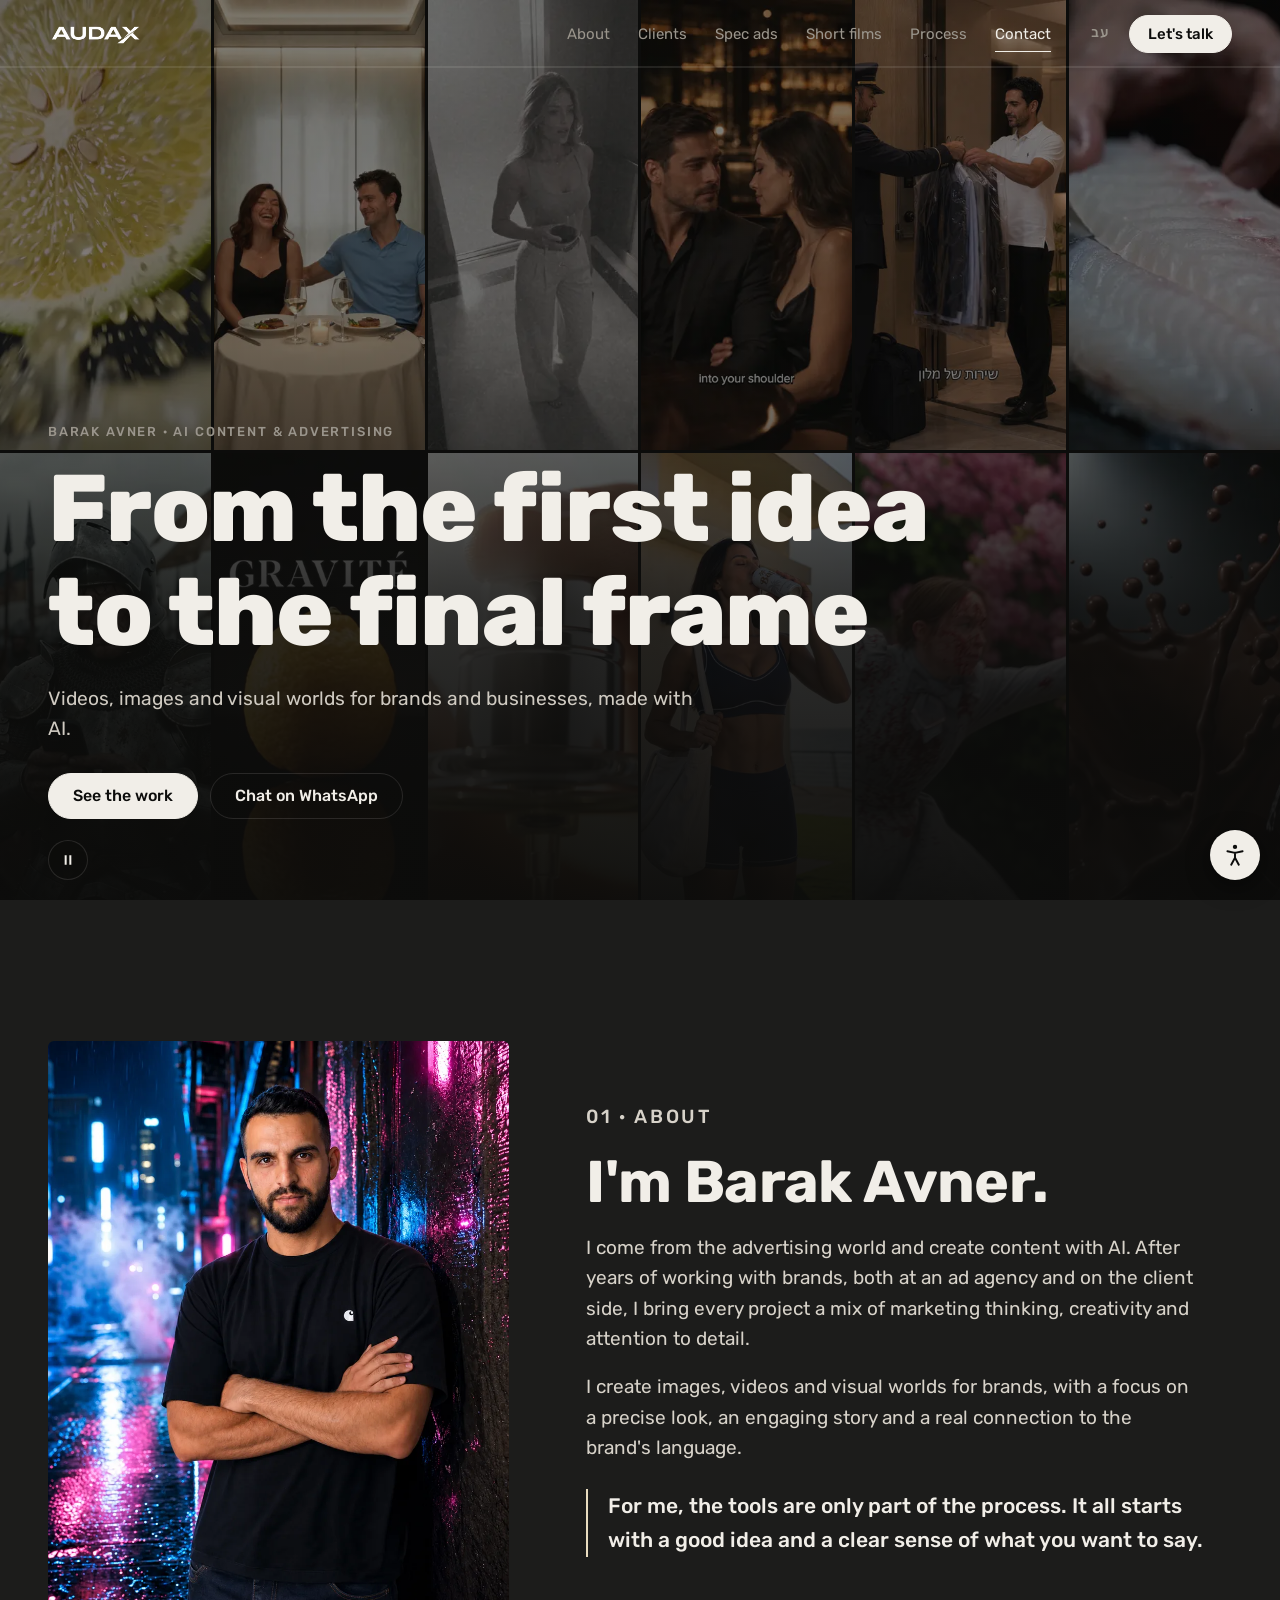
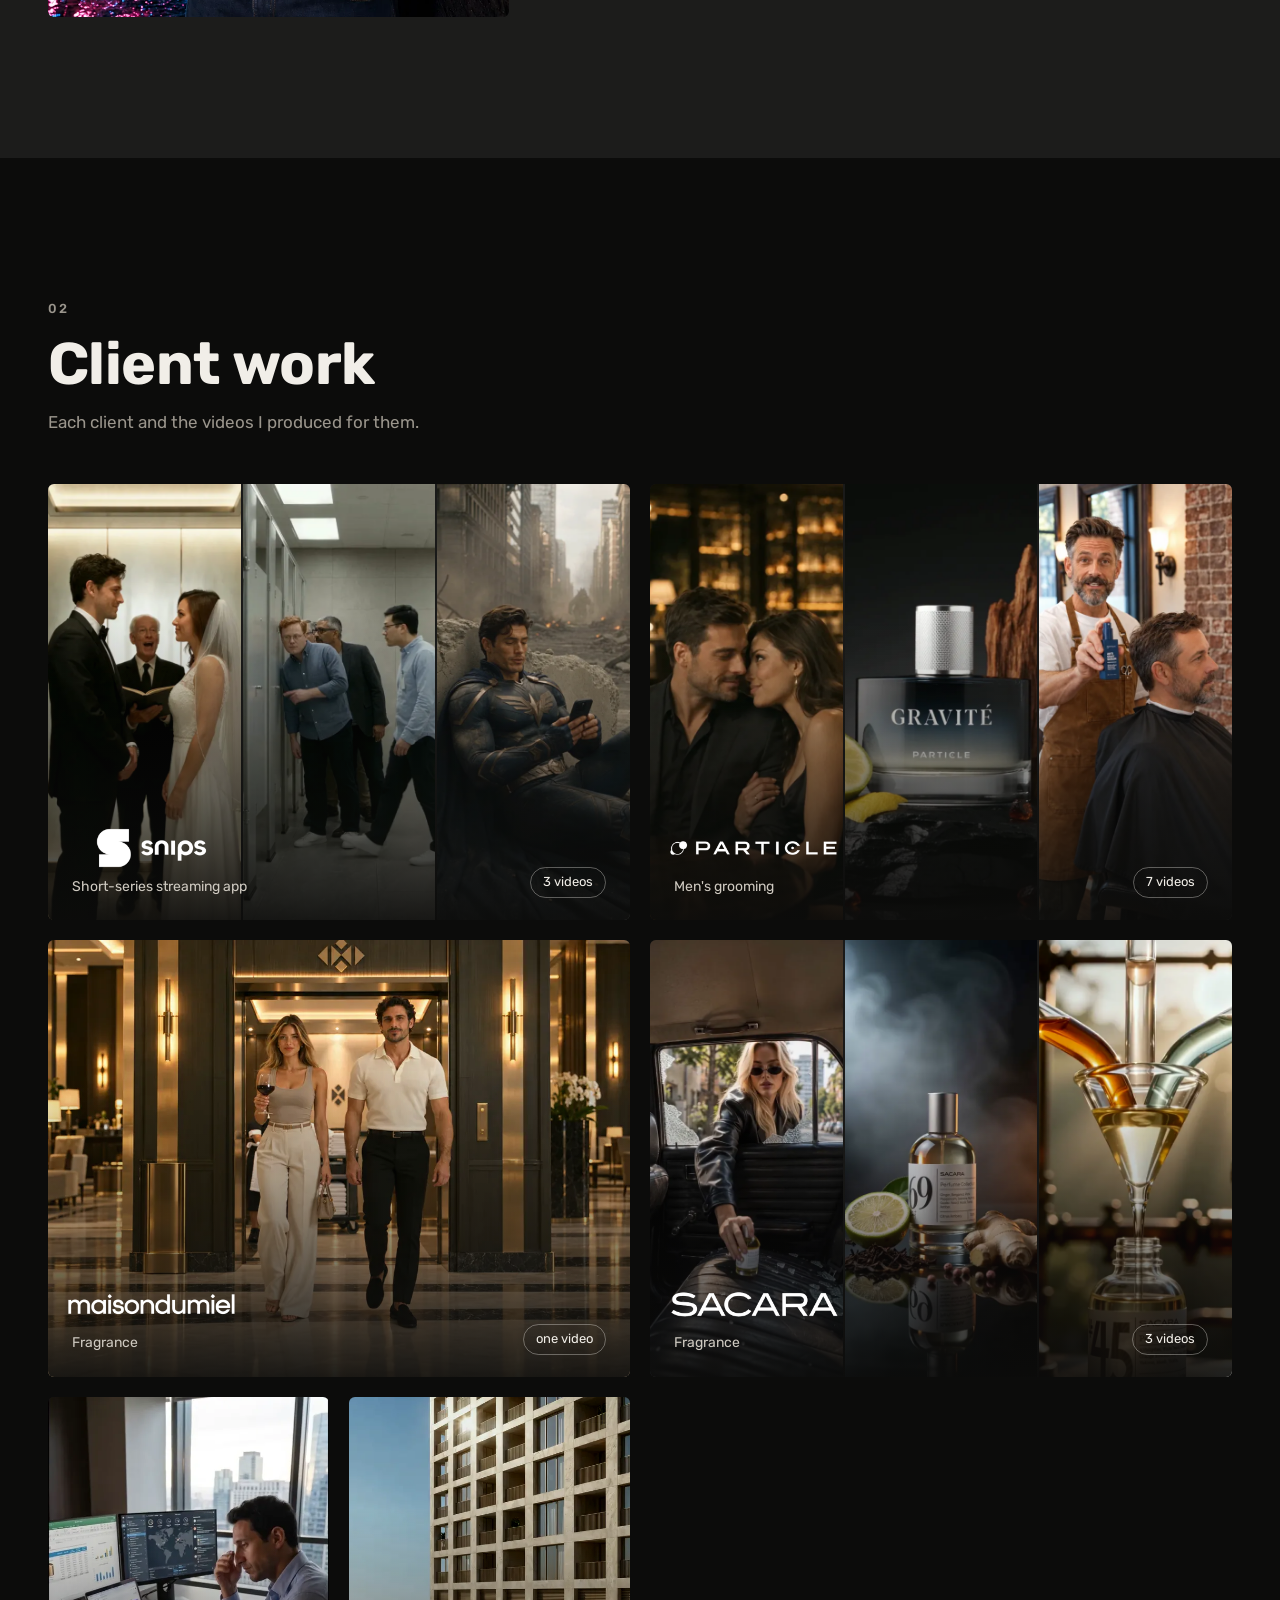
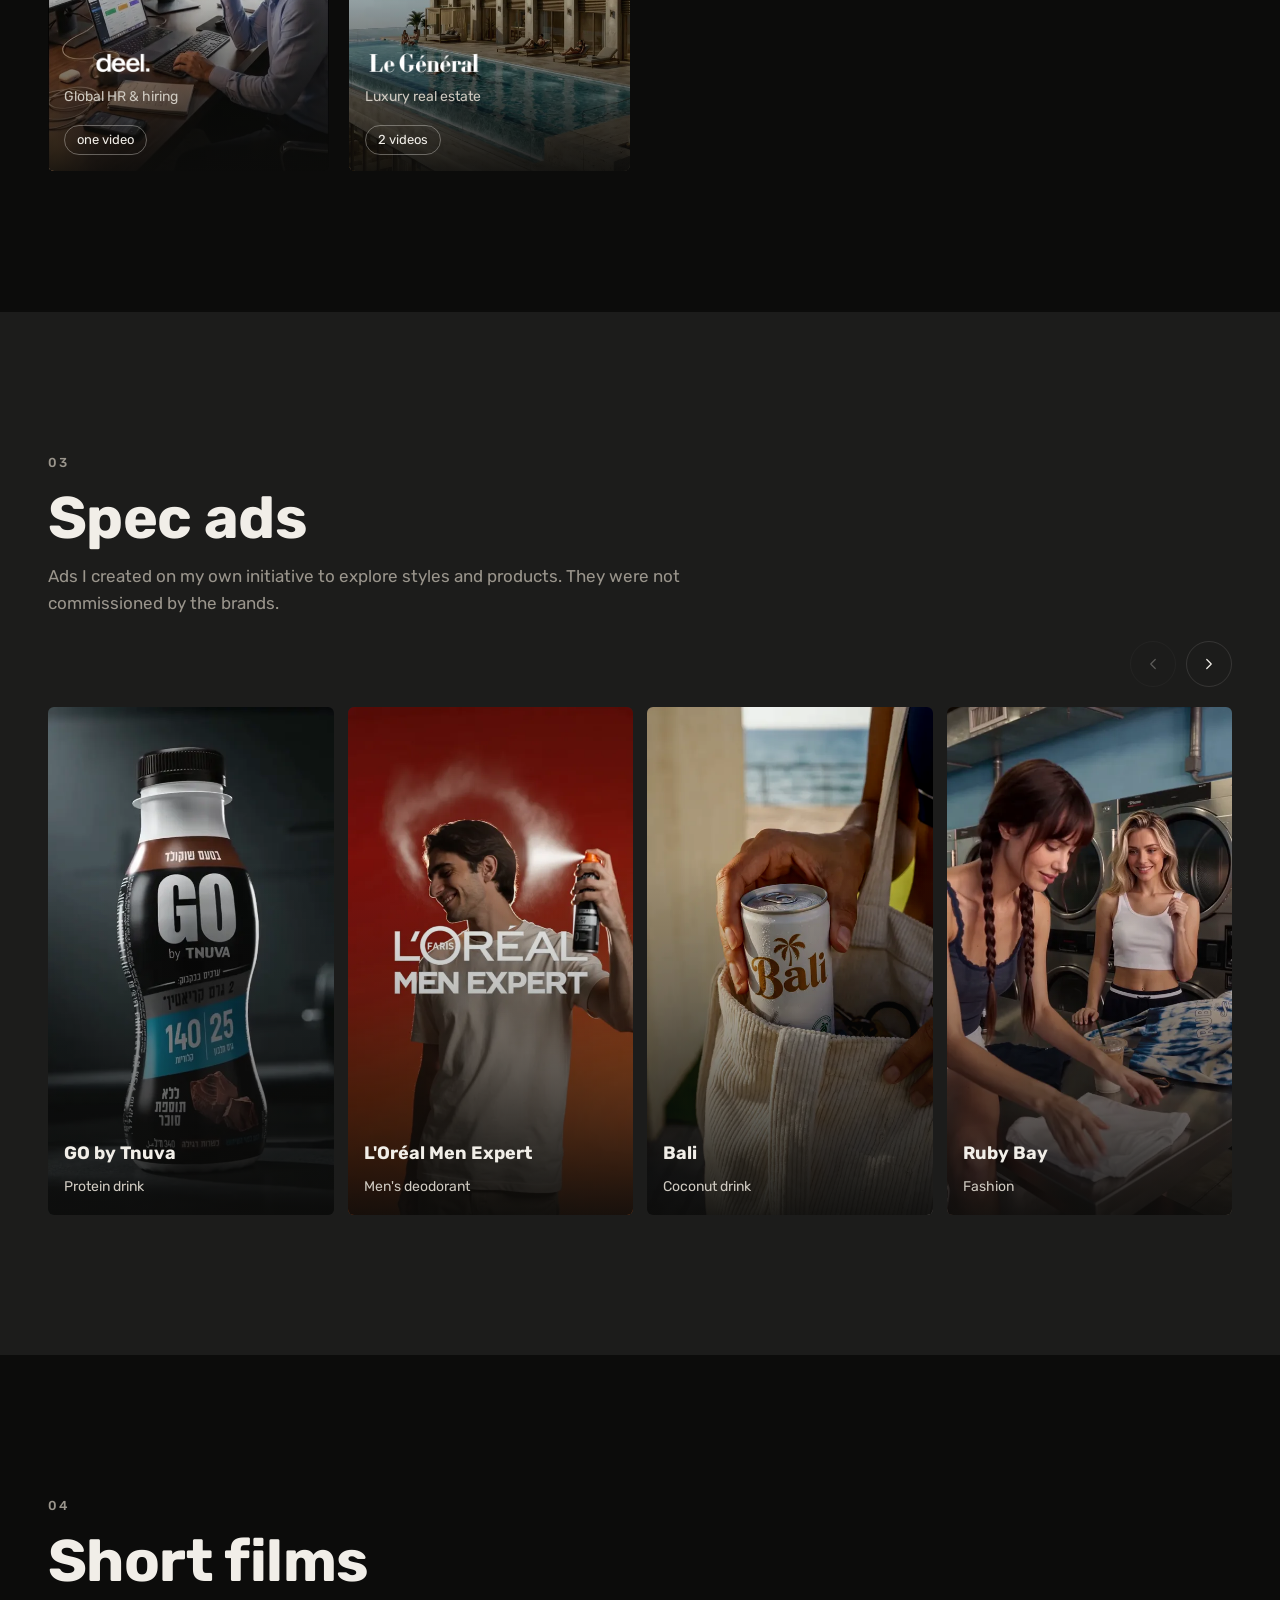
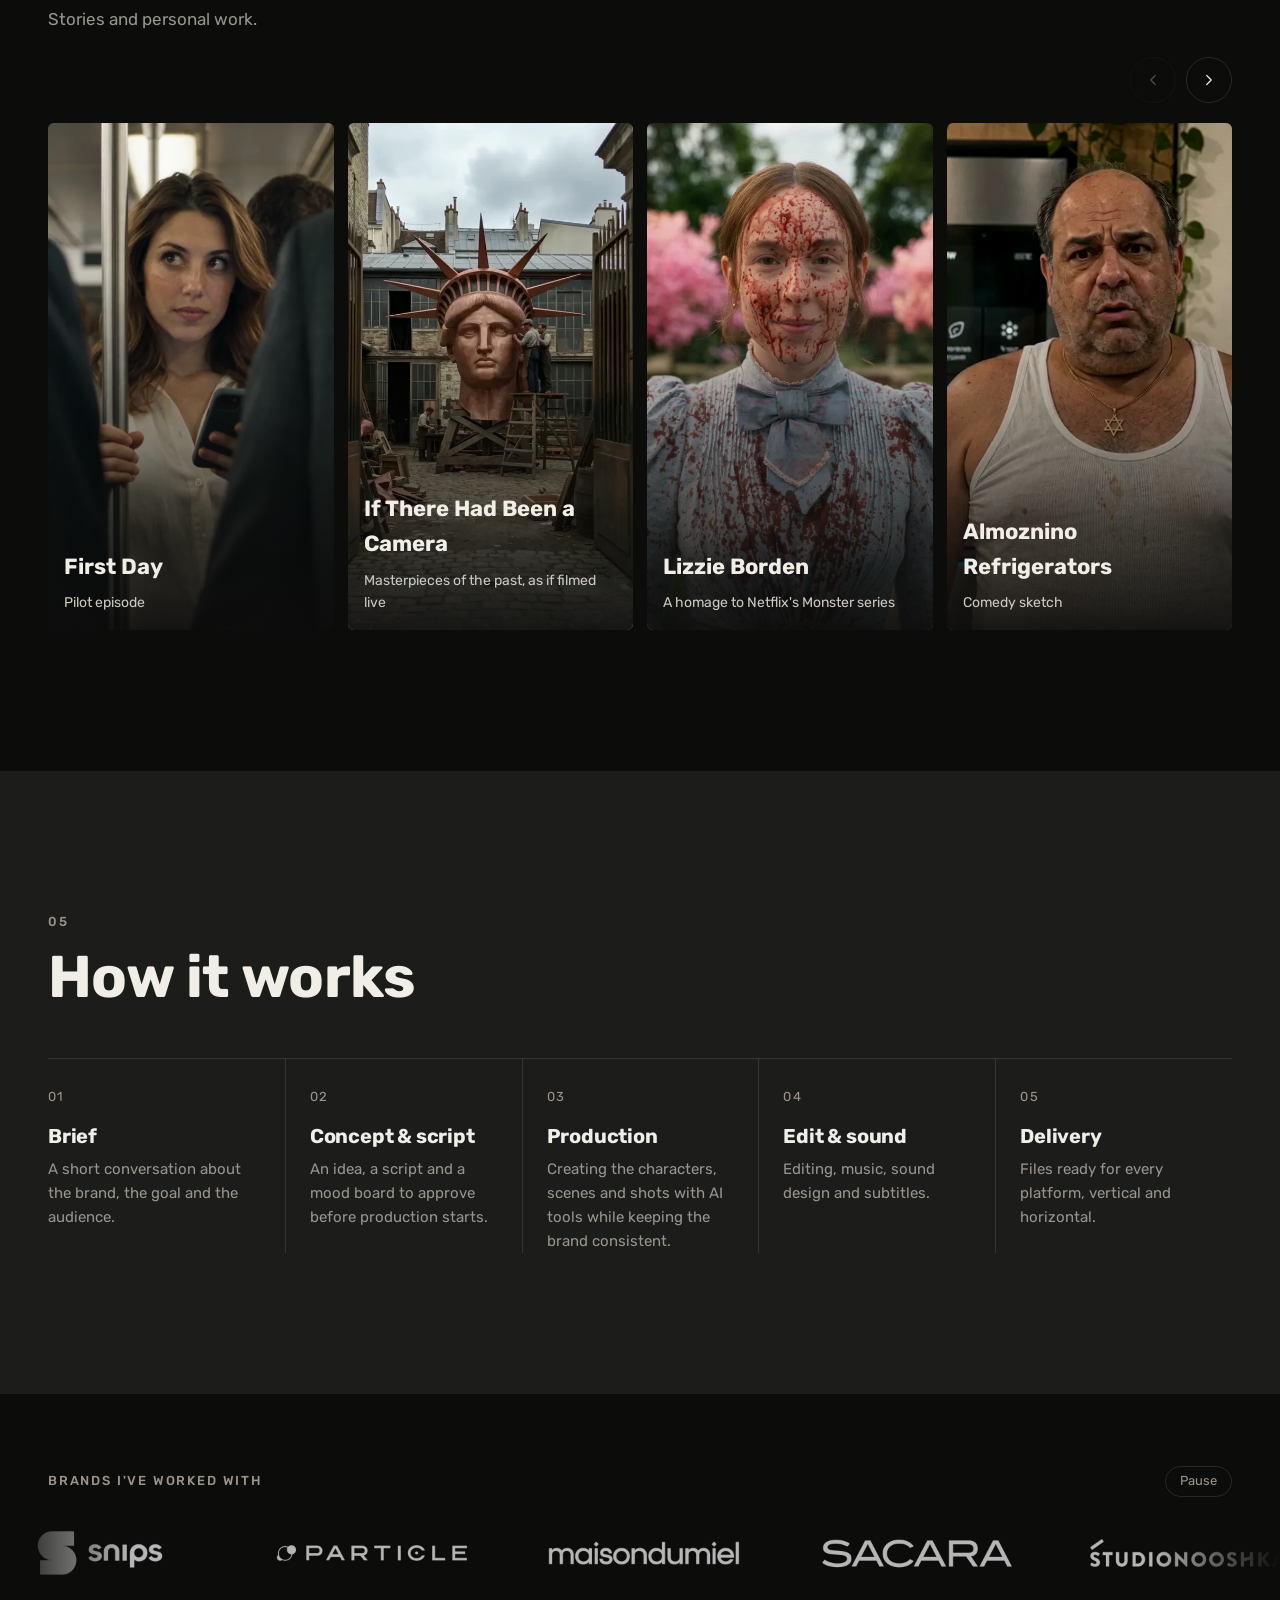
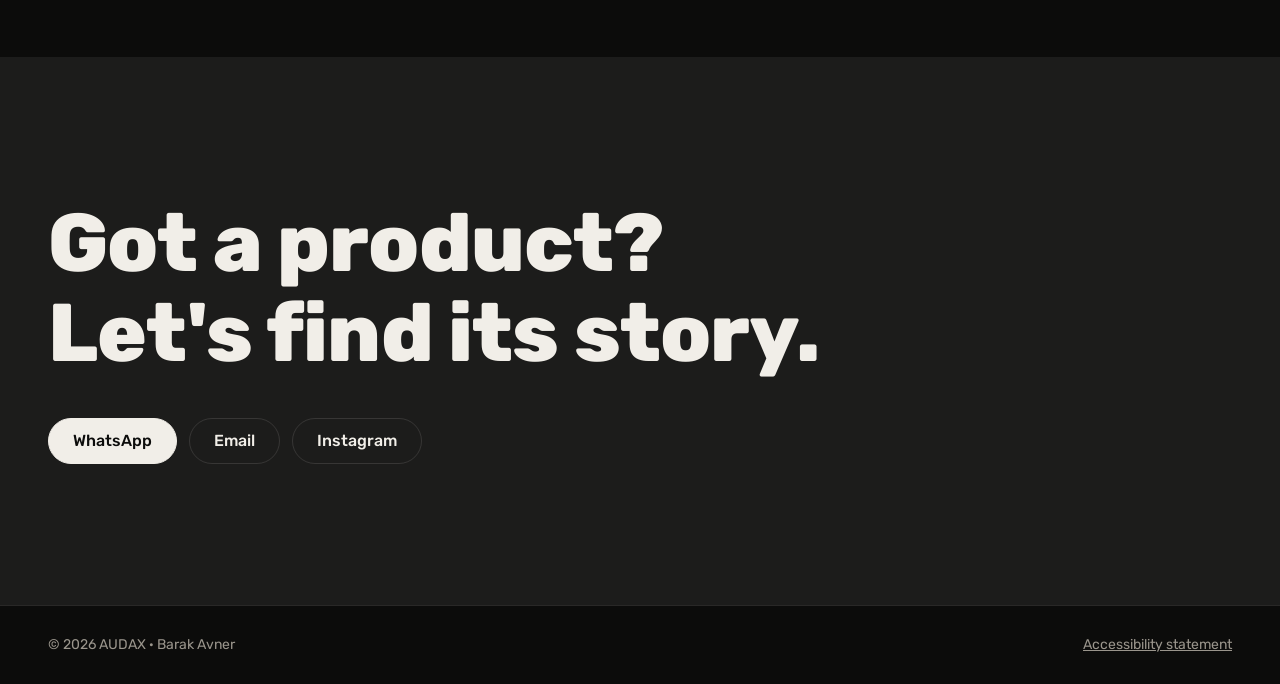
==== en/index.html @ bcf3f0fd "New hero headline and subtitle (Hebrew + English)" ====
<!doctype html>
<html lang="en" dir="ltr" data-root="../">
<head>
  <meta charset="utf-8">
  <meta name="viewport" content="width=device-width, initial-scale=1">
  <title>AUDAX · Barak Avner · AI Content & Advertising</title>
  <meta name="description" content="AUDAX, Barak Avner. Videos, images and visual worlds for brands, made with an ad agency mindset.">
  <meta property="og:title" content="AUDAX · AI Content & Advertising">
  <meta property="og:description" content="Videos, images and visual worlds for brands.">
  <meta property="og:image" content="../media/posters/sacara-2.webp">
  <meta name="theme-color" content="#0c0c0b">
  <link rel="alternate" hreflang="he" href="../">
  <link rel="preconnect" href="https://fonts.googleapis.com">
  <link rel="preconnect" href="https://fonts.gstatic.com" crossorigin>
  <link href="https://fonts.googleapis.com/css2?family=Rubik:wght@300;400;500;700;800&display=swap" rel="stylesheet">
  <link rel="stylesheet" href="../assets/css/style.css?v=24">
</head>
<body>
  <a class="skip" href="#main">Skip to main content</a>

  <header class="site-header" id="top">
    <div class="wrap header-inner">
      <a class="wordmark" href="#top"><img src="../media/logos/audax.png?v=24" alt="AUDAX, back to top" width="720" height="168"></a>
      <nav class="nav" id="nav" aria-label="Main">
        <a href="#about">About</a>
        <a href="#clients">Clients</a>
        <a href="#spec">Spec ads</a>
        <a href="#films">Short films</a>
        <a href="#process">Process</a>
        <a href="#contact">Contact</a>
      </nav>
      <div class="header-actions">
        <a class="lang-link" href="../" lang="he" hreflang="he" aria-label="לאתר בעברית">עב</a>
        <a class="btn btn-small" data-whatsapp href="#contact">Let's talk</a>
        <button class="menu-toggle" aria-expanded="false" aria-controls="nav" aria-label="Open menu">
          <span></span><span></span>
        </button>
      </div>
    </div>
    <div class="scroll-progress" aria-hidden="true"><span id="scrollProgress"></span></div>
  </header>

  <main id="main">
    <!-- HERO: wall of looping clips -->
    <section class="hero" aria-label="Intro">
      <div class="hero-wall" id="heroWall"></div>
      <div class="hero-shade" aria-hidden="true"></div>
      <div class="hero-copy wrap">
        <p class="eyebrow">Barak Avner · AI content & advertising</p>
        <h1>From the first idea<br>to the final frame</h1>
        <p class="lede">Videos, images and visual worlds for brands and businesses, made with AI.</p>
        <div class="hero-cta">
          <a class="btn" href="#clients">See the work</a>
          <a class="btn btn-ghost" data-whatsapp href="#contact">Chat on WhatsApp</a>
        </div>
      </div>
      <button class="hero-pause" id="heroPause" aria-pressed="false">
        <span class="sr">Pause background videos</span>
        <svg viewBox="0 0 24 24" aria-hidden="true"><path class="i-pause" d="M7 5h3v14H7zM14 5h3v14h-3z"/><path class="i-play" d="M8 5l11 7-11 7z"/></svg>
      </button>
    </section>

    <!-- ABOUT -->
    <section class="section bg-gray" id="about" aria-labelledby="about-h">
      <div class="wrap about">
        <div class="about-photo reveal">
          <img src="../media/about/barak.webp?v=24" alt="Barak Avner" width="900" height="1200" loading="lazy">
        </div>
        <div class="about-text reveal">
          <p class="eyebrow">01 · About</p>
          <h2 id="about-h">I'm Barak Avner.</h2>
          <p>I come from the advertising world and create content with AI. After years of working with brands, both at an ad agency and on the client side, I bring every project a mix of marketing thinking, creativity and attention to detail.</p>
          <p>I create images, videos and visual worlds for brands, with a focus on a precise look, an engaging story and a real connection to the brand's language.</p>
          <p class="about-quote">For me, the tools are only part of the process. It all starts with a good idea and a clear sense of what you want to say.</p>
        </div>
      </div>
    </section>

    <!-- CLIENTS -->
    <section class="section bg-black" id="clients" aria-labelledby="clients-h">
      <div class="wrap">
        <header class="section-head reveal">
          <p class="eyebrow">02</p>
          <h2 id="clients-h">Client work</h2>
          <p class="section-sub">Each client and the videos I produced for them.</p>
        </header>
        <div class="client-grid" id="clientGrid"></div>
        <div class="client-grid client-grid--small" id="clientGridSmall"></div>
      </div>
    </section>

    <!-- SPEC -->
    <section class="section bg-gray" id="spec" aria-labelledby="spec-h">
      <div class="wrap">
        <header class="section-head reveal">
          <p class="eyebrow">03</p>
          <h2 id="spec-h">Spec ads</h2>
          <p class="section-sub">Ads I created on my own initiative to explore styles and products. They were not commissioned by the brands.</p>
        </header>
        <div class="spec-feature" id="specFeature"></div>
        <div class="carousel-nav" data-carousel="specGrid">
          <button class="carousel-btn" data-dir="prev" aria-label="Previous videos"><svg viewBox="0 0 24 24" aria-hidden="true"><path d="M15 6l-6 6 6 6"/></svg></button>
          <button class="carousel-btn" data-dir="next" aria-label="Next videos"><svg viewBox="0 0 24 24" aria-hidden="true"><path d="M9 6l6 6-6 6"/></svg></button>
        </div>
        <div class="spec-grid carousel" id="specGrid" tabindex="0" aria-label="Spec ads, scroll sideways"></div>
      </div>
    </section>

    <!-- FILMS -->
    <section class="section bg-black" id="films" aria-labelledby="films-h">
      <div class="wrap">
        <header class="section-head reveal">
          <p class="eyebrow">04</p>
          <h2 id="films-h">Short films</h2>
          <p class="section-sub">Stories and personal work.</p>
        </header>
        <div class="carousel-nav" data-carousel="filmGrid">
          <button class="carousel-btn" data-dir="prev" aria-label="Previous videos"><svg viewBox="0 0 24 24" aria-hidden="true"><path d="M15 6l-6 6 6 6"/></svg></button>
          <button class="carousel-btn" data-dir="next" aria-label="Next videos"><svg viewBox="0 0 24 24" aria-hidden="true"><path d="M9 6l6 6-6 6"/></svg></button>
        </div>
        <div class="film-grid carousel" id="filmGrid" tabindex="0" aria-label="Short films, scroll sideways"></div>
      </div>
    </section>

    <!-- PROCESS -->
    <section class="section bg-gray" id="process" aria-labelledby="process-h">
      <div class="wrap">
        <header class="section-head reveal">
          <p class="eyebrow">05</p>
          <h2 id="process-h">How it works</h2>
        </header>
        <ol class="process" id="processList"></ol>
      </div>
    </section>

    <!-- LOGOS -->
    <section class="logos bg-black" aria-label="Brands I've worked with">
      <div class="wrap logos-head">
        <p class="eyebrow">Brands I've worked with</p>
        <button class="mini-toggle" id="marqueeToggle" aria-pressed="false">Pause</button>
      </div>
      <div class="marquee">
        <ul class="marquee-track" id="logos"></ul>
      </div>
    </section>

    <!-- CONTACT -->
    <section class="section bg-gray contact" id="contact" aria-labelledby="contact-h">
      <div class="wrap">
        <h2 id="contact-h" class="reveal">Got a product?<br>Let's find its story.</h2>
        <div class="contact-links reveal">
          <a class="btn" data-whatsapp href="#contact">WhatsApp</a>
          <a class="btn btn-ghost" data-email href="#contact">Email</a>
          <a class="btn btn-ghost" data-instagram href="#contact">Instagram</a>
        </div>
      </div>
    </section>
  </main>

  <footer class="site-footer">
    <div class="wrap footer-inner">
      <span>© 2026 AUDAX · Barak Avner</span>
      <a href="accessibility.html">Accessibility statement</a>
    </div>
  </footer>

  <!-- Project view (client / spec collection) -->
  <div class="project" id="project" role="dialog" aria-modal="true" aria-labelledby="projectTitle" hidden>
    <div class="project-inner wrap">
      <button class="close" data-close-project aria-label="Back to the main page">
        <svg viewBox="0 0 24 24" aria-hidden="true"><path d="M6 6l12 12M18 6L6 18"/></svg>
      </button>
      <header class="project-head">
        <div class="project-logo" id="projectLogo"></div>
        <p class="eyebrow" id="projectTag"></p>
        <h2 id="projectTitle"></h2>
        <p class="project-about" id="projectAbout"></p>
      </header>
      <div id="projectGroups"></div>
    </div>
  </div>

  <!-- Video player -->
  <div class="player" id="player" role="dialog" aria-modal="true" aria-label="Video player" hidden>
    <button class="close" data-close-player aria-label="Close player">
      <svg viewBox="0 0 24 24" aria-hidden="true"><path d="M6 6l12 12M18 6L6 18"/></svg>
    </button>
    <figure class="player-frame">
      <video id="playerVideo" controls playsinline preload="metadata"></video>
      <figcaption id="playerCaption"></figcaption>
    </figure>
  </div>

  <script src="../assets/js/data.js?v=24"></script>
  <script src="../assets/js/data.en.js?v=24"></script>
  <script src="../assets/js/main.js?v=24"></script>
  <script src="../assets/js/a11y.js?v=24"></script>
</body>
</html>
---- assets/css/style.css ----
:root {
  --bg: #0c0c0b;
  --bg-2: #1a1a19;
  --bg-gray: #1c1c1b;
  --bg-color: #0f1626;
  --text: #f1eee8;
  --muted: #9a958c;
  --line: rgba(241, 238, 232, 0.12);
  --accent: #e9dcc0;
  --radius: 6px;
  --gutter: clamp(16px, 4vw, 48px);
  --header-h: 68px;
  /* Rubik chosen 2026-10-12; Heebo is the fallback option the owner also liked */
  --font: 'Rubik', 'Heebo', system-ui, -apple-system, 'Segoe UI', Arial, sans-serif;
  color-scheme: dark;
}

*, *::before, *::after { box-sizing: border-box; }
html { scroll-behavior: smooth; scroll-padding-top: var(--header-h); -webkit-text-size-adjust: 100%; }
body {
  margin: 0;
  background: var(--bg);
  color: var(--text);
  font-family: var(--font);
  font-size: 17px;
  line-height: 1.6;
  -webkit-font-smoothing: antialiased;
  overflow-x: hidden;
}
body.locked { overflow: hidden; }
img, video { display: block; max-width: 100%; }
a { color: inherit; }
button { font: inherit; color: inherit; }
h1, h2, h3 { margin: 0; font-weight: 700; line-height: 1.1; letter-spacing: -0.01em; }
p { margin: 0; }

.wrap { width: 100%; max-width: 1360px; margin-inline: auto; padding-inline: var(--gutter); }
.sr { position: absolute; width: 1px; height: 1px; overflow: hidden; clip: rect(0 0 0 0); white-space: nowrap; }
.skip {
  position: fixed; top: 8px; inset-inline-start: 8px; z-index: 100;
  background: var(--text); color: var(--bg); padding: 10px 16px; border-radius: var(--radius);
  transform: translateY(-150%); transition: transform .2s;
}
.skip:focus { transform: none; }
:focus-visible { outline: 2px solid var(--accent); outline-offset: 3px; }

.eyebrow {
  font-size: 13px; font-weight: 500; letter-spacing: 0.14em; text-transform: uppercase;
  color: var(--muted);
}

/* Buttons */
.btn {
  display: inline-flex; align-items: center; justify-content: center; gap: 8px;
  min-height: 46px; padding: 0 24px; border-radius: 999px;
  background: var(--text); color: var(--bg); border: 1px solid var(--text);
  font-weight: 500; font-size: 16px; text-decoration: none;
  transition: background .2s, color .2s, border-color .2s;
}
.btn:hover { background: var(--accent); border-color: var(--accent); }
.btn-ghost { background: transparent; color: var(--text); border-color: var(--line); }
.btn-ghost:hover { background: transparent; border-color: var(--text); color: var(--text); }
.btn-small { min-height: 38px; padding: 0 18px; font-size: 15px; }

/* Header */
.site-header {
  position: fixed; inset: 0 0 auto 0; z-index: 30; height: var(--header-h);
  transition: background .3s, border-color .3s;
  border-bottom: 1px solid transparent;
}
.site-header.scrolled { background: rgba(12, 12, 11, 0.86); backdrop-filter: blur(12px); border-color: var(--line); }
/* Reading progress: thin line under the header that fills while scrolling (from the right, RTL) */
.scroll-progress { position: absolute; inset: auto 0 -1px 0; height: 2px; background: rgba(241, 238, 232, 0.1); }
.scroll-progress span {
  display: block; height: 100%; background: #fff;
  transform: scaleX(0); transform-origin: right center; will-change: transform;
}
.header-inner { height: 100%; display: flex; align-items: center; gap: 32px; }
.wordmark { display: block; flex: 0 0 auto; }
.wordmark img { height: 22px; width: auto; }
.nav { display: flex; gap: 28px; margin-inline-start: auto; }
.nav a { font-size: 15px; color: var(--muted); text-decoration: none; transition: color .2s; position: relative; }
.nav a:hover, .nav a.active { color: var(--text); }
.nav a.active::after {
  content: ''; position: absolute; inset-inline: 0; bottom: -6px; height: 1px; background: var(--text);
}
.header-actions { display: flex; align-items: center; gap: 12px; }
.menu-toggle { display: none; width: 42px; height: 42px; background: none; border: 0; cursor: pointer; position: relative; }
.menu-toggle span { position: absolute; inset-inline: 10px; height: 1.5px; background: var(--text); transition: transform .25s, top .25s; }
.menu-toggle span:first-child { top: 16px; }
.menu-toggle span:last-child { top: 25px; }
.menu-toggle[aria-expanded="true"] span:first-child { top: 20px; transform: rotate(45deg); }
.menu-toggle[aria-expanded="true"] span:last-child { top: 20px; transform: rotate(-45deg); }

/* Hero */
.hero { position: relative; min-height: 100svh; display: flex; align-items: flex-end; overflow: hidden; }
.hero-wall {
  position: absolute; inset: 0;
  display: grid; grid-template-columns: repeat(6, 1fr); grid-auto-rows: 50%;
  gap: 3px; background: var(--bg);
}
.tile {
  position: relative; padding: 0; border: 0; background: var(--bg-2); cursor: pointer; overflow: hidden;
}
.tile video, .tile img { width: 100%; height: 100%; object-fit: cover; transition: transform .8s cubic-bezier(.2,.7,.2,1), opacity .4s; }
.tile:hover video, .tile:focus-visible video { transform: scale(1.04); }
.tile::after {
  content: attr(data-label); position: absolute; inset-inline-start: 12px; bottom: 10px;
  font-size: 13px; letter-spacing: .04em; opacity: 0; transform: translateY(4px); transition: opacity .3s, transform .3s;
  text-shadow: 0 1px 8px rgba(0,0,0,.6);
}
.tile:hover::after, .tile:focus-visible::after { opacity: 1; transform: none; }
.hero-shade {
  position: absolute; inset: 0; pointer-events: none;
  background:
    linear-gradient(to top, rgba(12,12,11,.97) 0%, rgba(12,12,11,.86) 32%, rgba(12,12,11,.5) 62%, rgba(12,12,11,.55) 100%);
}
.hero-copy { position: relative; z-index: 2; padding-bottom: clamp(48px, 9vh, 96px); pointer-events: none; }
.hero-copy a { pointer-events: auto; }
.hero-copy h1 { font-size: clamp(44px, 7.4vw, 112px); font-weight: 800; margin: 14px 0 18px; }
.lede { font-size: clamp(17px, 1.5vw, 20px); color: #cfcac1; max-width: 34em; }
.hero-cta { display: flex; flex-wrap: wrap; gap: 12px; margin-top: 28px; }
.hero-pause {
  position: absolute; z-index: 3; bottom: 20px; inset-inline-start: var(--gutter);
  width: 40px; height: 40px; border-radius: 50%; border: 1px solid var(--line);
  background: rgba(12,12,11,.5); cursor: pointer; display: grid; place-items: center;
}
.hero-pause svg { width: 16px; height: 16px; fill: var(--text); }
.hero-pause .i-play { display: none; }
.hero-pause[aria-pressed="true"] .i-play { display: block; }
.hero-pause[aria-pressed="true"] .i-pause { display: none; }

/* Stats */
.stats { background: var(--bg); }
.stats ul {
  list-style: none; margin: 0; padding: 64px 0 80px;
  display: grid; grid-template-columns: repeat(3, 1fr); gap: 24px;
}
.stats li { display: flex; flex-direction: column; gap: 4px; }
.stats strong { font-size: clamp(40px, 5vw, 72px); font-weight: 300; line-height: 1; direction: ltr; text-align: start; }
.stats span { color: var(--muted); font-size: 15px; }

/* Logos */
.logos { padding: 72px 0 80px; }
/* Logo files share one canvas (1772x424), so one height fits all */
.logo { height: 48px; width: auto; object-fit: contain; }

/* Endless logo strip, moving left to right */
.marquee {
  direction: ltr; overflow: hidden; margin-top: 32px;
  -webkit-mask-image: linear-gradient(to right, transparent, #000 10%, #000 90%, transparent);
          mask-image: linear-gradient(to right, transparent, #000 10%, #000 90%, transparent);
}
.marquee-track {
  list-style: none; margin: 0; padding: 0;
  display: flex; align-items: center; gap: 72px; width: max-content;
  animation: marquee 40s linear infinite;
}
.marquee-track li { flex: 0 0 auto; }
.marquee-track .logo { opacity: .7; transition: opacity .3s; }
.marquee-track .logo:hover { opacity: 1; }
.marquee:hover .marquee-track, .marquee.paused .marquee-track { animation-play-state: paused; }
.logos-head { display: flex; align-items: center; justify-content: space-between; gap: 16px; }
.mini-toggle {
  background: none; border: 1px solid var(--line); border-radius: 999px; padding: 4px 14px;
  color: var(--muted); font-size: 13px; cursor: pointer;
}
.mini-toggle:hover { color: var(--text); border-color: var(--text); }
/* 4 identical sets: shifting by one set (25% + a quarter of the gaps) loops seamlessly */
@keyframes marquee {
  from { transform: translateX(calc(-25% - 18px)); }
  to { transform: translateX(0); }
}

/* Sections */
.section { padding-block: clamp(88px, 11vw, 150px); }
.bg-black { background: var(--bg); }
.bg-gray { background: var(--bg-gray); }
.bg-color { background: var(--bg-color); }
.bg-color .card, .bg-gray .card { background: rgba(255, 255, 255, 0.04); }
.section-head { margin-bottom: 48px; display: grid; gap: 12px; }
.section-head h2 { font-size: clamp(34px, 4.6vw, 64px); }
.section-sub { color: var(--muted); max-width: 40em; }

/* Client cards */
.client-grid { display: grid; grid-template-columns: repeat(2, 1fr); gap: 20px; }
.client-grid--small { grid-template-columns: repeat(4, 1fr); margin-top: 20px; }
.card {
  position: relative; display: block; width: 100%; padding: 0; border: 0; text-align: start;
  background: var(--bg-2); border-radius: var(--radius); overflow: hidden; cursor: pointer;
  aspect-ratio: 4 / 3;
}
.client-grid--small .card { aspect-ratio: 3 / 4; }
.card-media { position: absolute; inset: 0; display: flex; gap: 2px; }
.card-media img, .card-media video { flex: 1; min-width: 0; height: 100%; object-fit: cover; transition: transform .9s cubic-bezier(.2,.7,.2,1); }
.card:hover .card-media img, .card:focus-visible .card-media img { transform: scale(1.035); }
.card::before {
  content: ''; position: absolute; inset: 0; z-index: 1;
  background: linear-gradient(to top, rgba(12,12,11,.92) 0%, rgba(12,12,11,.25) 45%, rgba(12,12,11,0) 70%);
}
.card-body {
  position: absolute; z-index: 2; inset: auto 0 0 0; padding: 22px 24px;
  display: flex; align-items: flex-end; justify-content: space-between; gap: 16px;
}
.card-body .logo { height: 44px; margin-inline-start: -8px; }
.card-name { font-size: 22px; font-weight: 700; }
.card-meta { color: #cfcac1; font-size: 14px; margin-top: 6px; }
.card-count {
  flex: 0 0 auto; font-size: 13px; border: 1px solid rgba(241,238,232,.35); border-radius: 999px; padding: 4px 12px;
  white-space: nowrap;
}
.client-grid--small .card-body { flex-direction: column; align-items: flex-start; padding: 16px; }
.client-grid--small .card-body .logo { height: 34px; }

/* Spec */
.spec-grid { display: grid; grid-template-columns: repeat(7, 1fr); gap: 14px; }
.spec-feature:not(:empty) { margin-bottom: 14px; }
.spec-feature .card { aspect-ratio: 21 / 9; }
.spec-feature .card-body { padding: 28px 32px; flex-direction: column; align-items: flex-start; gap: 4px; }
.spec-feature .card-name { font-size: clamp(24px, 3vw, 40px); }
.spec-grid .card { aspect-ratio: 9 / 16; }
.spec-grid .card-body { flex-direction: column; align-items: flex-start; padding: 16px; gap: 2px; }
.spec-grid .card-name { font-size: 18px; }

/* Films */
.film-grid { display: grid; grid-template-columns: repeat(7, 1fr); gap: 14px; }
.film-grid .card { aspect-ratio: 9 / 16; }
.film-grid .card--wide { grid-column: span 4; aspect-ratio: 21 / 9; }
.film-grid .card-body { flex-direction: column; align-items: flex-start; padding: 16px; gap: 2px; }
.play-badge {
  position: absolute; z-index: 2; top: 14px; inset-inline-end: 14px; width: 34px; height: 34px; border-radius: 50%;
  background: rgba(12,12,11,.55); border: 1px solid rgba(241,238,232,.3); display: grid; place-items: center;
  opacity: 0; transition: opacity .3s;
}
.play-badge svg { width: 12px; height: 12px; fill: var(--text); margin-inline-start: -2px; transform: scaleX(-1); }
.card:hover .play-badge, .card:focus-visible .play-badge { opacity: 1; }

/* Process */
.process { list-style: none; margin: 0; padding: 0; display: grid; grid-template-columns: repeat(5, 1fr); gap: 0; border-top: 1px solid var(--line); counter-reset: step; }
.process li { padding: 28px 24px 0 24px; border-inline-start: 1px solid var(--line); counter-increment: step; }
.process li:first-child { border-inline-start: 0; padding-inline-start: 0; }
.process li::before { content: '0' counter(step); display: block; color: var(--muted); font-size: 13px; letter-spacing: .1em; margin-bottom: 18px; }
.process h3 { font-size: 20px; margin-bottom: 10px; }
.process p { color: var(--muted); font-size: 15px; }

/* About */
.about { display: grid; grid-template-columns: 5fr 7fr; gap: clamp(32px, 6vw, 96px); align-items: center; }
.about-photo { aspect-ratio: 4 / 5; border-radius: var(--radius); overflow: hidden; background: var(--bg-2); }
.about-photo img { width: 100%; height: 100%; object-fit: cover; }
.photo-placeholder { height: 100%; display: grid; place-items: center; color: var(--muted); border: 1px dashed var(--line); border-radius: var(--radius); }
.about-text { display: grid; gap: 18px; }
.about-text h2 { font-size: clamp(34px, 4.6vw, 64px); }
.about-text p { font-size: 19px; color: #d7d2c9; max-width: 32em; }
.about-text .about-quote {
  margin-top: 8px; padding-inline-start: 20px; border-inline-start: 2px solid var(--accent);
  color: var(--text); font-size: 21px; font-weight: 500;
}
.placeholder-text { color: var(--muted) !important; font-style: italic; }

/* Contact */
.contact h2 { font-size: clamp(40px, 6.4vw, 96px); font-weight: 800; }
.contact-links { display: flex; flex-wrap: wrap; gap: 12px; margin-top: 40px; }

/* Footer */
.site-footer { border-top: 1px solid var(--line); }
.footer-inner { display: flex; justify-content: space-between; gap: 16px; padding-block: 28px; color: var(--muted); font-size: 14px; }
.footer-inner a { color: var(--muted); }
.footer-inner a:hover { color: var(--text); }

/* Project overlay */
.project {
  position: fixed; inset: 0; z-index: 40; background: var(--bg); overflow-y: auto; overscroll-behavior: contain;
  animation: rise .45s cubic-bezier(.2,.7,.2,1);
}
.project-inner { padding-top: 96px; padding-bottom: 120px; position: relative; }
.project .close { position: fixed; top: 18px; inset-inline-end: var(--gutter); }
.close {
  z-index: 5; width: 46px; height: 46px; border-radius: 50%; border: 1px solid var(--line);
  background: rgba(12,12,11,.7); cursor: pointer; display: grid; place-items: center;
}
.close svg { width: 18px; height: 18px; stroke: var(--text); stroke-width: 1.5; fill: none; }
.close:hover { border-color: var(--text); }
.project-head { display: grid; gap: 14px; margin-bottom: 56px; max-width: 760px; }
.project-logo .logo { height: 64px; margin-inline-start: -12px; }
.project-head h2 { font-size: clamp(40px, 6vw, 84px); }
.project-about { color: #cfcac1; font-size: 19px; }
.group + .group { margin-top: 72px; }
.group-title { font-size: 13px; letter-spacing: .14em; color: var(--muted); margin-bottom: 20px; padding-top: 24px; border-top: 1px solid var(--line); }
.video-grid { display: grid; grid-template-columns: repeat(4, 1fr); gap: 16px; }
.video-grid--few { grid-template-columns: repeat(3, minmax(0, 340px)); }
.vcard { display: grid; gap: 12px; padding: 0; border: 0; background: none; cursor: pointer; text-align: start; }
.vcard-media { position: relative; aspect-ratio: 9 / 16; border-radius: var(--radius); overflow: hidden; background: var(--bg-2); }
.vcard-media img { width: 100%; height: 100%; object-fit: cover; transition: transform .9s cubic-bezier(.2,.7,.2,1), opacity .3s; }
.vcard:hover .vcard-media img { transform: scale(1.035); }
.vcard .play-badge { opacity: 1; top: auto; bottom: 14px; }
.vcard-title { font-size: 16px; }
.vcard-dur { color: var(--muted); font-size: 14px; margin-inline-start: 8px; }

/* Player */
.player {
  position: fixed; inset: 0; z-index: 60; background: rgba(6,6,5,.94);
  display: grid; place-items: center; padding: 72px 16px 24px;
  animation: fade .25s ease;
}
.player .close { position: absolute; top: 18px; inset-inline-end: var(--gutter); }
.player-frame { margin: 0; display: grid; gap: 12px; justify-items: center; max-height: 100%; }
.player video { max-height: calc(100svh - 140px); max-width: min(92vw, 1200px); border-radius: var(--radius); background: #000; }
.player figcaption { color: var(--muted); font-size: 15px; }

[hidden] { display: none !important; }

/* Reveal on scroll */
.reveal { opacity: 0; transform: translateY(24px); transition: opacity .9s ease, transform .9s cubic-bezier(.2,.7,.2,1); }
.reveal.in { opacity: 1; transform: none; }

@keyframes rise { from { opacity: 0; transform: translateY(24px); } to { opacity: 1; transform: none; } }
@keyframes fade { from { opacity: 0; } to { opacity: 1; } }

/* Responsive */
@media (max-width: 1080px) {
  .spec-grid { grid-template-columns: repeat(4, 1fr); }
  .film-grid { grid-template-columns: repeat(4, 1fr); }
  .spec-feature .card { aspect-ratio: 16 / 9; }
  .film-grid .card--wide { grid-column: span 2; aspect-ratio: 16 / 9; }
  .process { grid-template-columns: 1fr; border-top: 0; }
  .process li, .process li:first-child { border-inline-start: 0; border-top: 1px solid var(--line); padding: 24px 0; display: grid; grid-template-columns: 60px 1fr; column-gap: 16px; }
  .process li::before { grid-row: span 2; margin: 4px 0 0; }
  .video-grid { grid-template-columns: repeat(3, 1fr); }
}
@media (max-width: 860px) {
  .nav {
    position: fixed; inset: var(--header-h) 0 auto 0; flex-direction: column; gap: 0;
    background: var(--bg); border-bottom: 1px solid var(--line); padding: 8px var(--gutter) 20px;
    display: none;
  }
  .nav.open { display: flex; }
  .nav a { font-size: 20px; padding: 12px 0; color: var(--text); }
  .nav a.active::after { display: none; }
  .menu-toggle { display: block; }
  .header-actions { margin-inline-start: auto; }
  .site-header.menu-open { background: var(--bg); }
  .hero-wall { grid-template-columns: repeat(3, 1fr); grid-auto-rows: 50%; }
  .hero-wall .tile:nth-child(n+7) { display: none; }
  .client-grid { grid-template-columns: 1fr; }
  .client-grid--small { grid-template-columns: repeat(2, 1fr); }
  .stats ul { grid-template-columns: repeat(3, 1fr); gap: 12px; padding: 40px 0; }
  .stats span { font-size: 13px; }
  .about { grid-template-columns: 1fr; }
  .about-photo { max-width: 420px; }
  .video-grid, .video-grid--few { grid-template-columns: repeat(2, 1fr); }
  .marquee-track { gap: 48px; animation-duration: 30s; }
  .marquee-track .logo { height: 36px; }
  @keyframes marquee {
    from { transform: translateX(calc(-25% - 12px)); }
    to { transform: translateX(0); }
  }
}
@media (max-width: 520px) {
  .spec-grid { grid-template-columns: repeat(2, 1fr); }
  .card { aspect-ratio: 4 / 5; }
  .header-actions .btn-small { display: none; }
  .film-grid { gap: 10px; grid-template-columns: repeat(2, 1fr); }
  .spec-grid { gap: 10px; }
}

@media (prefers-reduced-motion: reduce) {
  html { scroll-behavior: auto; }
  *, *::before, *::after { animation: none !important; transition: none !important; }
  .reveal { opacity: 1; transform: none; }
  /* no moving strip: show one set of logos, wrapped and centered */
  .marquee { -webkit-mask-image: none; mask-image: none; }
  .marquee-track { width: auto; flex-wrap: wrap; justify-content: center; gap: 24px 48px; padding-inline: 16px; }
  .marquee-track li[aria-hidden] { display: none; }
  .mini-toggle { display: none; }
}

/* ---------- Accessibility menu ---------- */
.a11y-btn {
  position: fixed; z-index: 70; left: 20px; bottom: 20px;
  width: 50px; height: 50px; border-radius: 50%; cursor: pointer;
  background: var(--text); border: 0; display: grid; place-items: center;
  box-shadow: 0 6px 24px rgba(0, 0, 0, 0.45);
}
.a11y-btn svg { width: 26px; height: 26px; fill: none; stroke: var(--bg); stroke-width: 1.8; stroke-linecap: round; stroke-linejoin: round; }
.a11y-btn svg circle { fill: var(--bg); stroke: none; }
.a11y-panel {
  position: fixed; z-index: 70; left: 20px; bottom: 82px; width: min(360px, calc(100vw - 40px));
  background: #151514; color: var(--text); border: 1px solid var(--line); border-radius: 14px;
  box-shadow: 0 18px 60px rgba(0, 0, 0, 0.6); overflow: hidden; direction: rtl;
}
.a11y-head { display: flex; align-items: center; justify-content: space-between; padding: 16px 18px; border-bottom: 1px solid var(--line); }
.a11y-title { display: flex; align-items: center; gap: 10px; font-weight: 700; font-size: 16px; }
.a11y-panel svg { width: 20px; height: 20px; fill: none; stroke: currentColor; stroke-width: 1.6; stroke-linecap: round; stroke-linejoin: round; }
.a11y-panel svg .fill { fill: currentColor; }
.a11y-close { background: none; border: 0; color: var(--muted); cursor: pointer; padding: 4px; display: grid; }
.a11y-close:hover { color: var(--text); }
.a11y-grid { display: grid; grid-template-columns: repeat(3, 1fr); gap: 8px; padding: 14px; }
.a11y-tile {
  display: flex; flex-direction: column; align-items: center; gap: 6px; padding: 14px 6px 12px;
  background: rgba(255, 255, 255, 0.03); border: 1px solid var(--line); border-radius: 10px;
  color: var(--text); cursor: pointer; text-align: center; min-height: 92px;
}
.a11y-tile:hover { border-color: rgba(241, 238, 232, 0.4); }
.a11y-tile.on { background: var(--text); color: var(--bg); border-color: var(--text); }
.a11y-tile.on .a11y-state { color: var(--bg); opacity: .75; }
.a11y-label { font-size: 13px; font-weight: 500; line-height: 1.25; }
.a11y-state { font-size: 12px; color: var(--muted); min-height: 1em; }
.a11y-foot { display: flex; justify-content: space-between; align-items: center; padding: 12px 18px; border-top: 1px solid var(--line); font-size: 13px; }
.a11y-foot a { color: var(--muted); }
.a11y-foot a:hover { color: var(--text); }
.a11y-foot kbd { font-family: inherit; color: var(--muted); border: 1px solid var(--line); border-radius: 4px; padding: 1px 6px; }

/* Settings applied to the whole page */
html[data-a11y-contrast="1"] {
  --bg: #000; --bg-gray: #000; --bg-2: #000; --text: #fff; --muted: #fff; --line: rgba(255, 255, 255, 0.7); --accent: #ffe14d;
}
html[data-a11y-contrast="1"] .hero-shade { background: rgba(0, 0, 0, 0.82); }
html[data-a11y-contrast="1"] .section, html[data-a11y-contrast="1"] .logos { border-top: 1px solid #fff; }
html[data-a11y-contrast="2"] { filter: grayscale(1); }
html[data-a11y-spacing="1"] body :is(p, li, a, span, h1, h2, h3) { line-height: 1.95 !important; letter-spacing: 0.02em; }
html[data-a11y-spacing="2"] body :is(p, li, a, span, h1, h2, h3) { line-height: 2.4 !important; letter-spacing: 0.05em; word-spacing: 0.12em; }
html[data-a11y-links] a, html[data-a11y-links] main button { text-decoration: underline !important; text-underline-offset: 4px; outline: 2px solid #ffe14d; outline-offset: 2px; }
html[data-a11y-headings] :is(h1, h2, h3) { outline: 2px dashed #ffe14d; outline-offset: 6px; background: rgba(255, 225, 77, 0.08); }
html[data-a11y-font] body, html[data-a11y-font] body * { font-family: Arial, 'Segoe UI', sans-serif !important; letter-spacing: 0.02em; }
html[data-a11y-cursor], html[data-a11y-cursor] * {
  cursor: url("data:image/svg+xml,%3Csvg xmlns='http://www.w3.org/2000/svg' width='48' height='48' viewBox='0 0 24 24'%3E%3Cpath d='M4 2l15 8-6.5 2L10 19z' fill='%23000' stroke='%23fff' stroke-width='1.5' stroke-linejoin='round'/%3E%3C/svg%3E") 6 3, auto !important;
}
html[data-a11y-motion] { scroll-behavior: auto; }
html[data-a11y-motion] *, html[data-a11y-motion] *::before, html[data-a11y-motion] *::after { animation: none !important; transition: none !important; }
html[data-a11y-motion] .reveal { opacity: 1; transform: none; }

/* ---------- Carousels (spec ads, short films): 4 visible, scroll sideways ---------- */
.carousel {
  --visible: 4; --gap: 14px;
  display: grid; grid-auto-flow: column; grid-template-columns: none !important;
  grid-auto-columns: calc((100% - (var(--visible) - 1) * var(--gap)) / var(--visible));
  gap: var(--gap); overflow-x: auto; overscroll-behavior-x: contain;
  scroll-snap-type: x mandatory; scroll-behavior: smooth; scrollbar-width: none;
}
.carousel::-webkit-scrollbar { display: none; }
.carousel > * { scroll-snap-align: start; }
.carousel-nav { display: flex; justify-content: flex-end; gap: 10px; margin: -24px 0 20px; }
.carousel-btn {
  width: 46px; height: 46px; border-radius: 50%; border: 1px solid var(--line); background: transparent;
  cursor: pointer; display: grid; place-items: center; transition: border-color .2s, opacity .2s;
}
.carousel-btn svg { width: 18px; height: 18px; fill: none; stroke: var(--text); stroke-width: 1.6; stroke-linecap: round; stroke-linejoin: round; }
.carousel-btn:hover:not(:disabled) { border-color: var(--text); }
.carousel-btn:disabled { opacity: .3; cursor: default; }
@media (max-width: 1080px) { .carousel { --visible: 3; } }
@media (max-width: 520px) { .carousel { --visible: 2; --gap: 10px; } .carousel-nav { margin-top: -16px; } }
@media (prefers-reduced-motion: reduce) { .carousel { scroll-behavior: auto; } }

/* ---------- Language switch + left-to-right (English) adjustments ---------- */
.lang-link {
  font-size: 14px; font-weight: 500; letter-spacing: .06em; color: var(--muted); text-decoration: none;
  padding: 6px 8px; border-radius: 6px;
}
.lang-link:hover { color: var(--text); }
.play-badge svg { transform: none; margin-inline-start: 2px; }
[dir="ltr"] .scroll-progress span { transform-origin: left center; }
[dir="ltr"] .a11y-btn, [dir="ltr"] .a11y-panel { left: auto; right: 20px; }
[dir="ltr"] .a11y-panel { direction: ltr; }
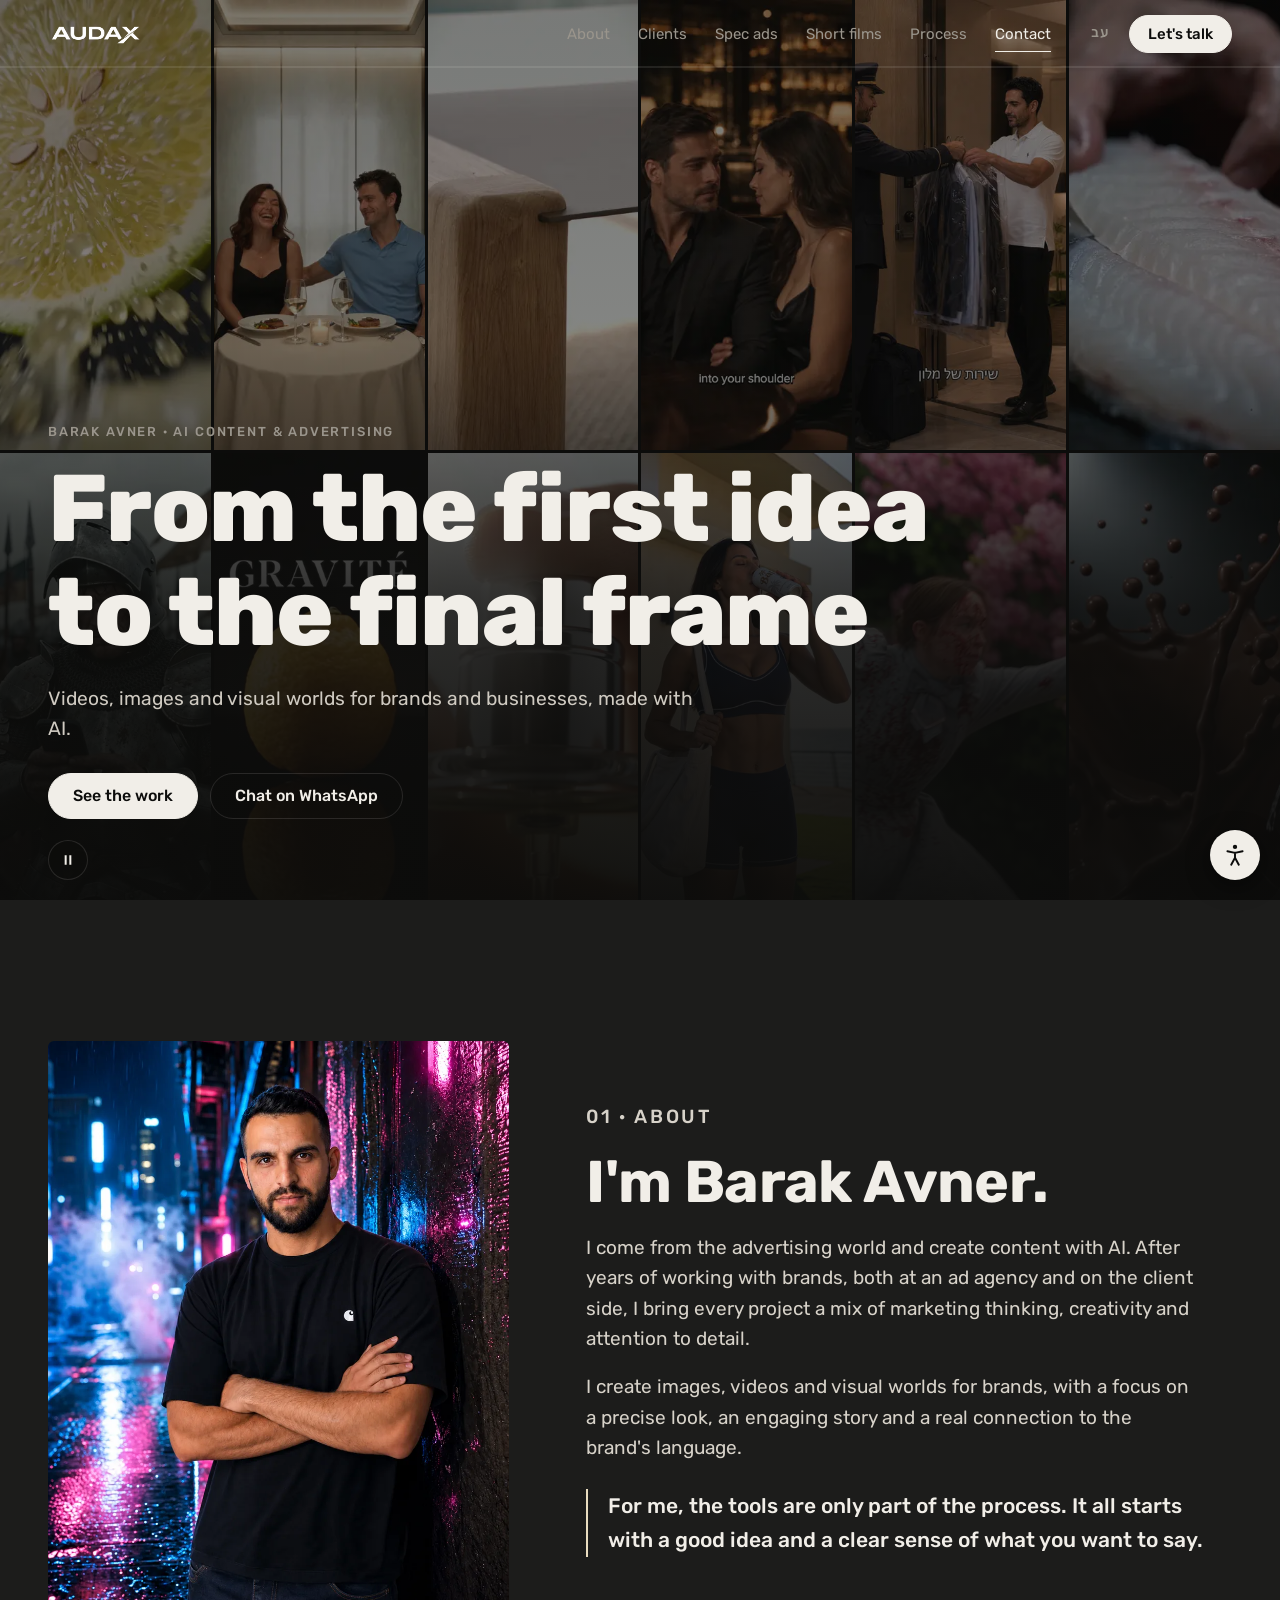
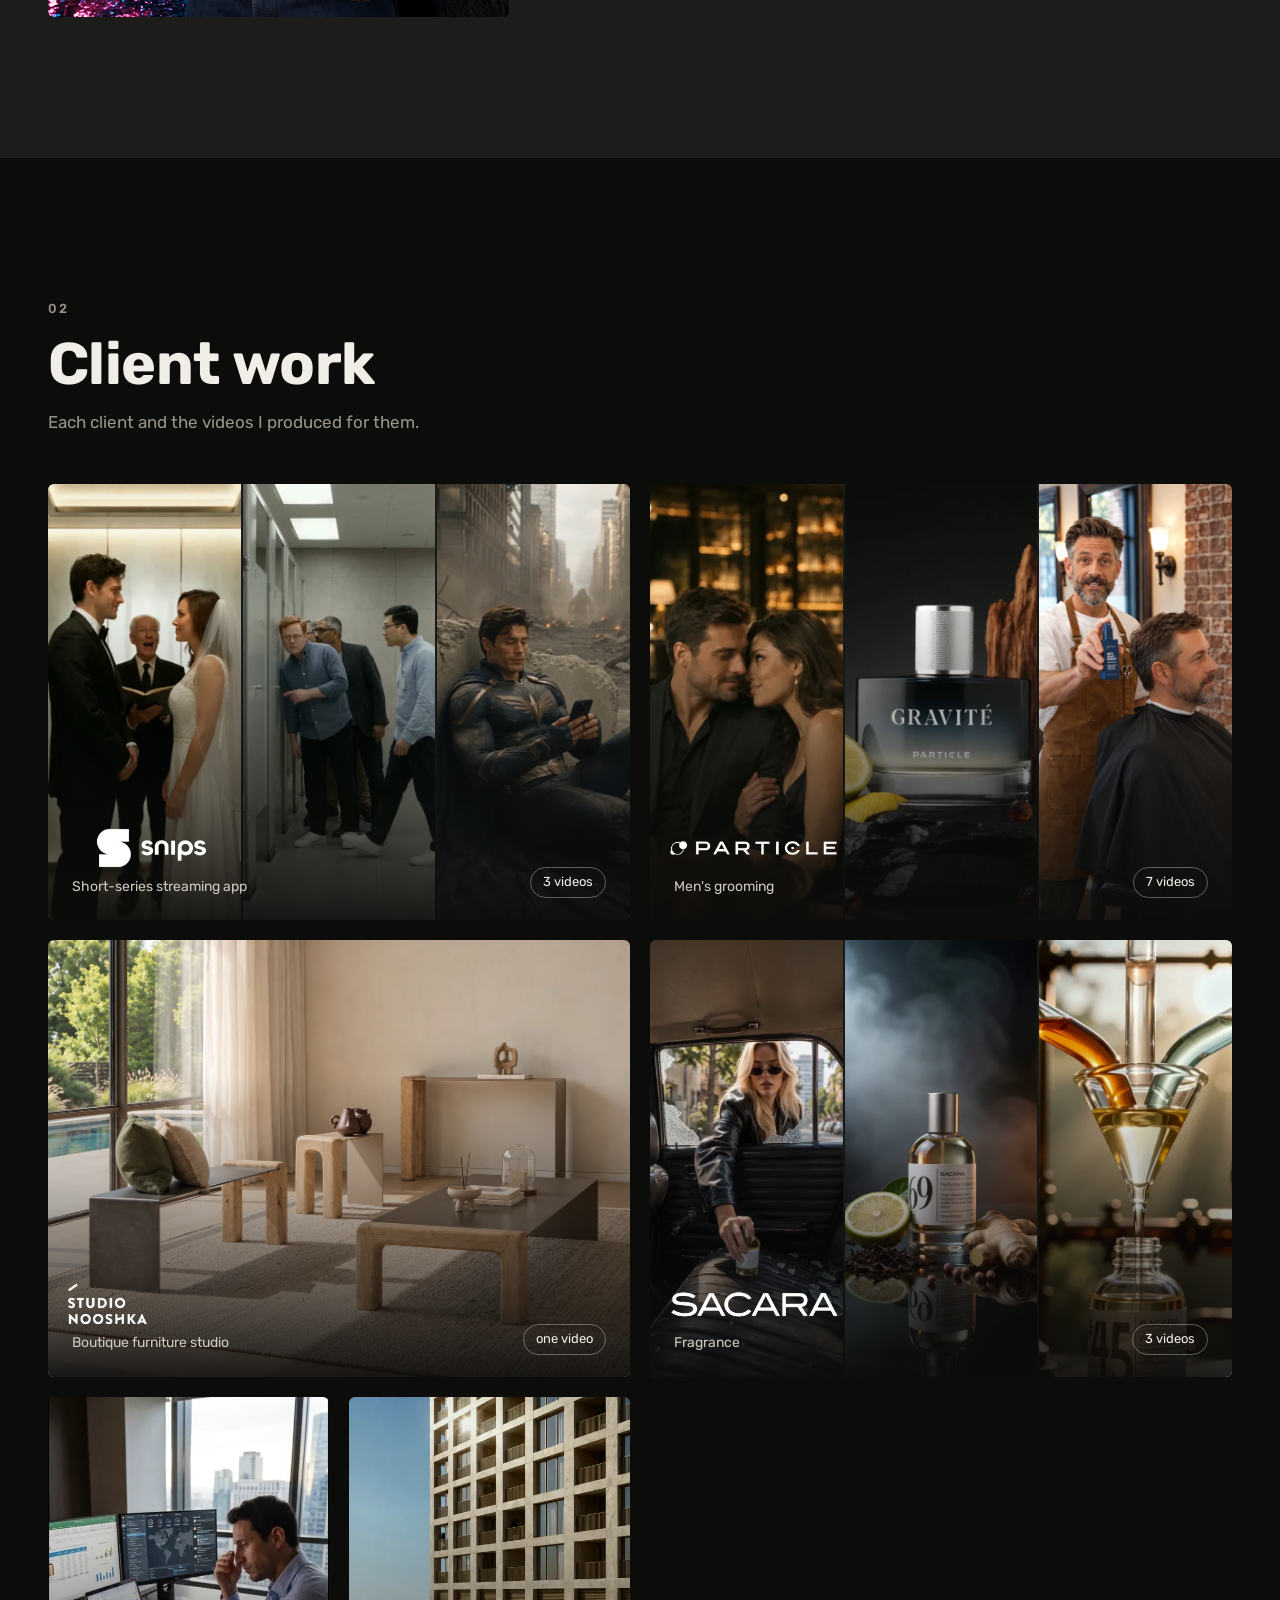
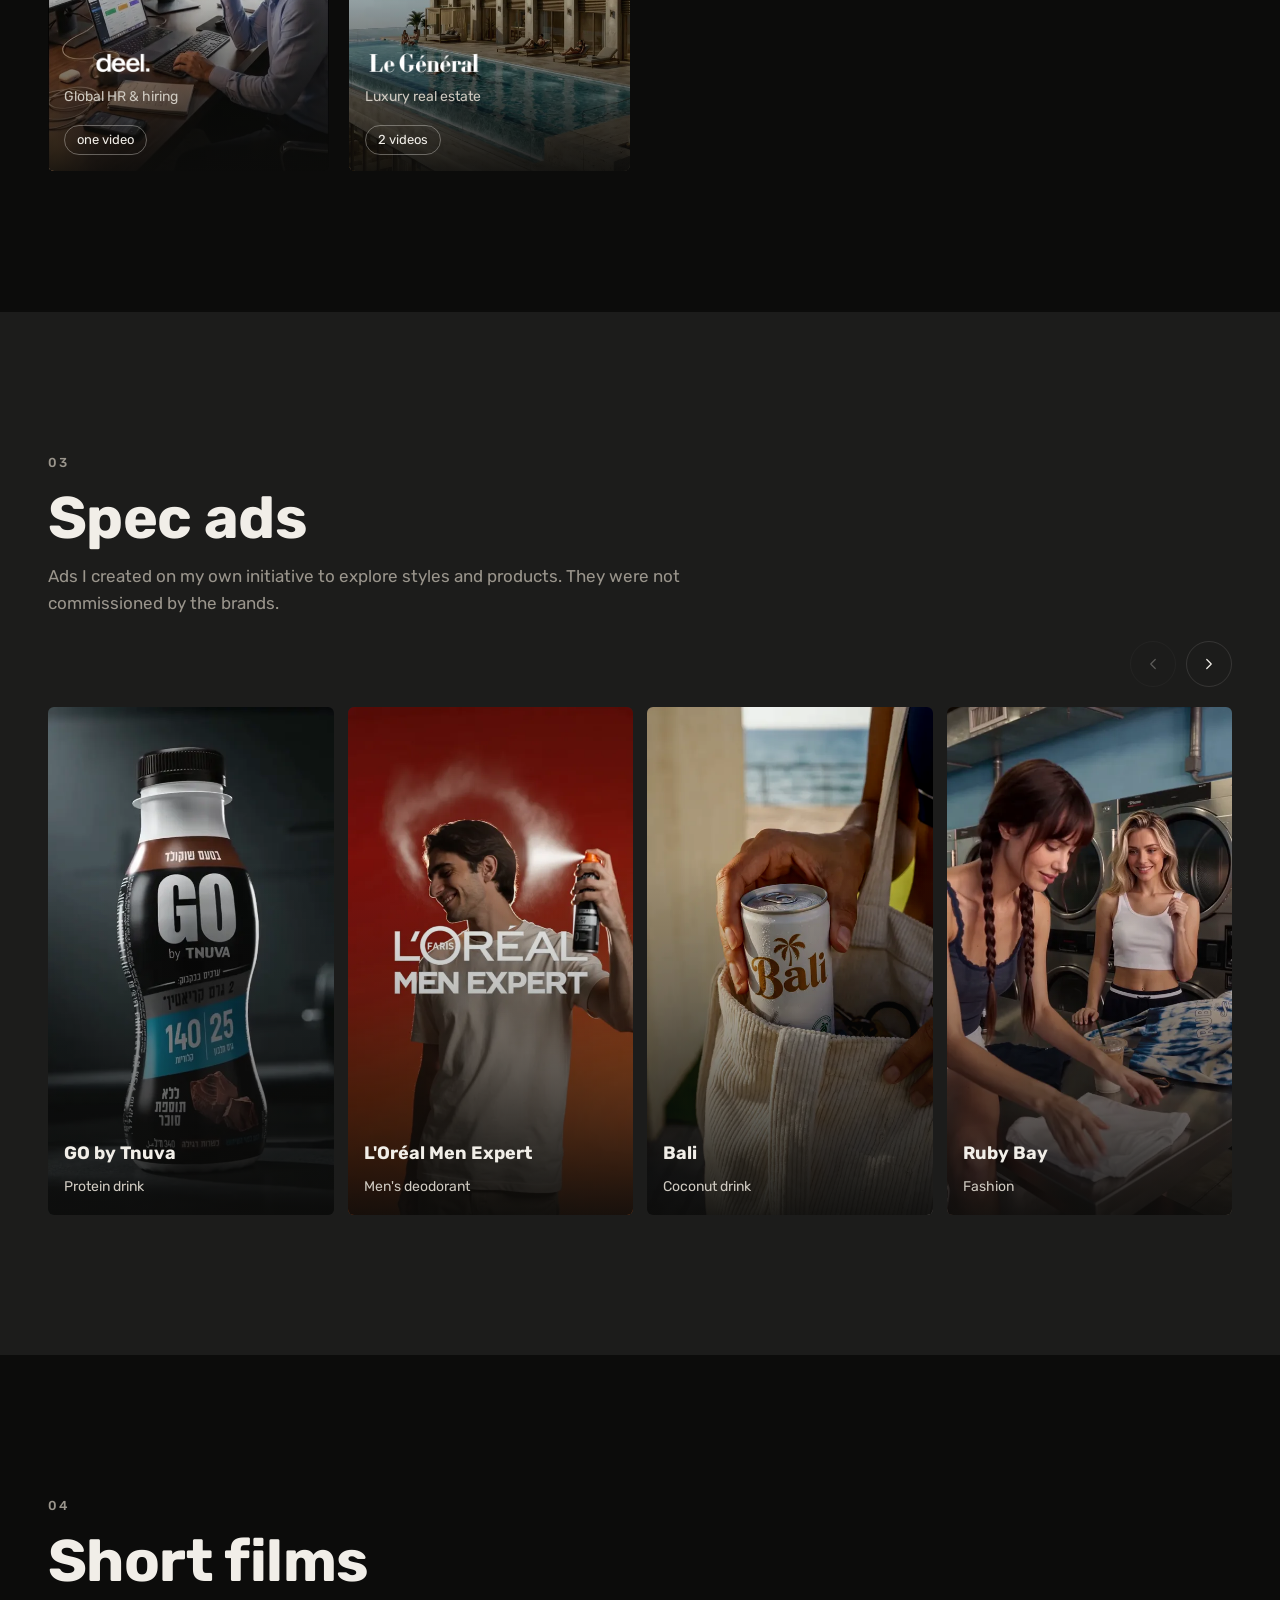
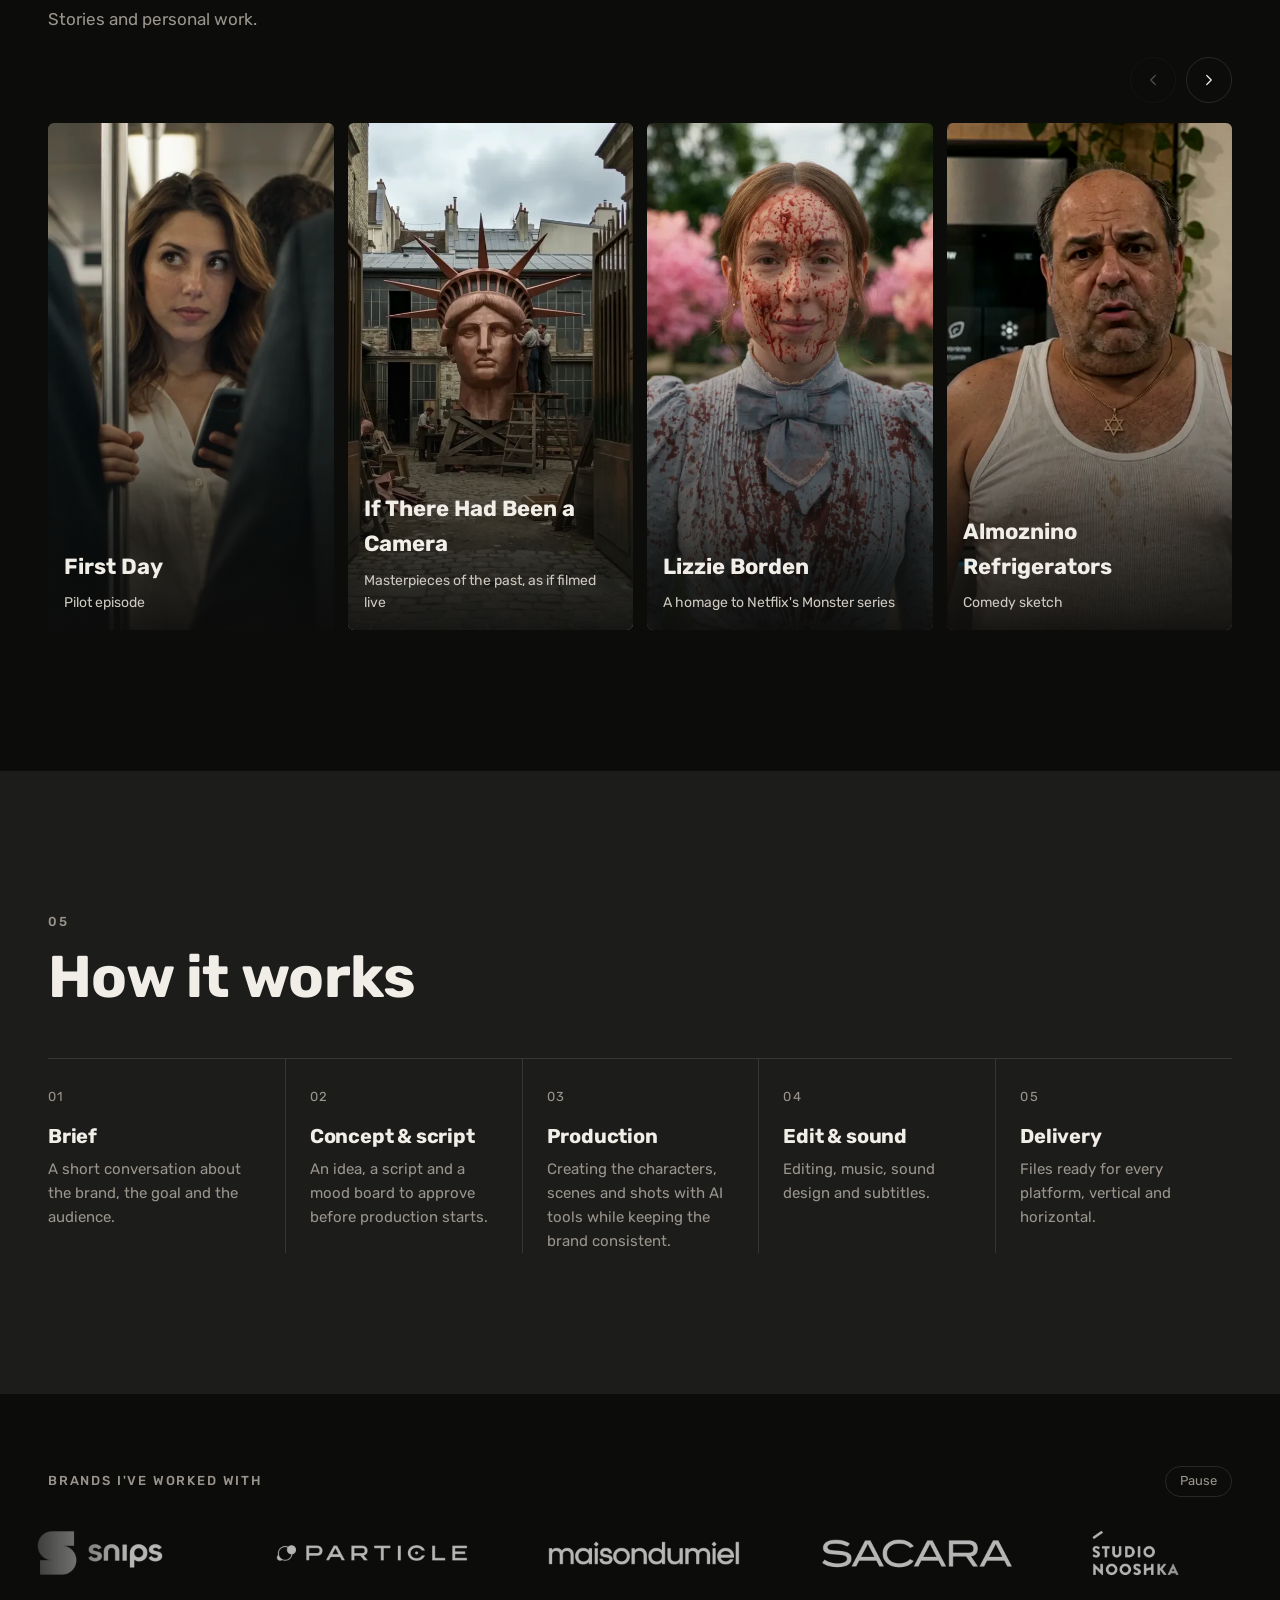
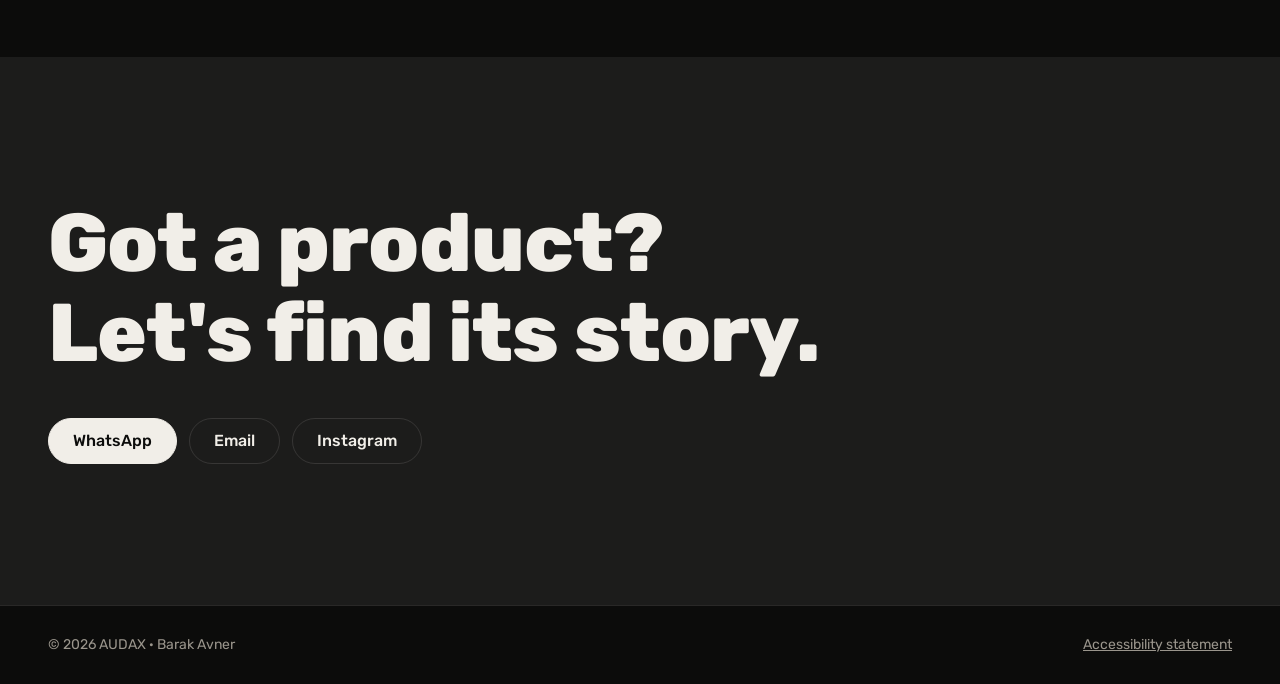
==== commit 2a9e7b3e: "Add Studio Nooshka (Dual Collection), hide Maison du Miel until client publishes Co-Authored-By: Cla" ====
--- a/en/index.html
+++ b/en/index.html
@@ -13,14 +13,14 @@
   <link rel="preconnect" href="https://fonts.googleapis.com">
   <link rel="preconnect" href="https://fonts.gstatic.com" crossorigin>
   <link href="https://fonts.googleapis.com/css2?family=Rubik:wght@300;400;500;700;800&display=swap" rel="stylesheet">
-  <link rel="stylesheet" href="../assets/css/style.css?v=24">
+  <link rel="stylesheet" href="../assets/css/style.css?v=26">
 </head>
 <body>
   <a class="skip" href="#main">Skip to main content</a>
 
   <header class="site-header" id="top">
     <div class="wrap header-inner">
-      <a class="wordmark" href="#top"><img src="../media/logos/audax.png?v=24" alt="AUDAX, back to top" width="720" height="168"></a>
+      <a class="wordmark" href="#top"><img src="../media/logos/audax.png?v=26" alt="AUDAX, back to top" width="720" height="168"></a>
       <nav class="nav" id="nav" aria-label="Main">
         <a href="#about">About</a>
         <a href="#clients">Clients</a>
@@ -64,7 +64,7 @@
     <section class="section bg-gray" id="about" aria-labelledby="about-h">
       <div class="wrap about">
         <div class="about-photo reveal">
-          <img src="../media/about/barak.webp?v=24" alt="Barak Avner" width="900" height="1200" loading="lazy">
+          <img src="../media/about/barak.webp?v=26" alt="Barak Avner" width="900" height="1200" loading="lazy">
         </div>
         <div class="about-text reveal">
           <p class="eyebrow">01 · About</p>
@@ -191,9 +191,9 @@
     </figure>
   </div>
 
-  <script src="../assets/js/data.js?v=24"></script>
-  <script src="../assets/js/data.en.js?v=24"></script>
-  <script src="../assets/js/main.js?v=24"></script>
-  <script src="../assets/js/a11y.js?v=24"></script>
+  <script src="../assets/js/data.js?v=26"></script>
+  <script src="../assets/js/data.en.js?v=26"></script>
+  <script src="../assets/js/main.js?v=26"></script>
+  <script src="../assets/js/a11y.js?v=26"></script>
 </body>
 </html>
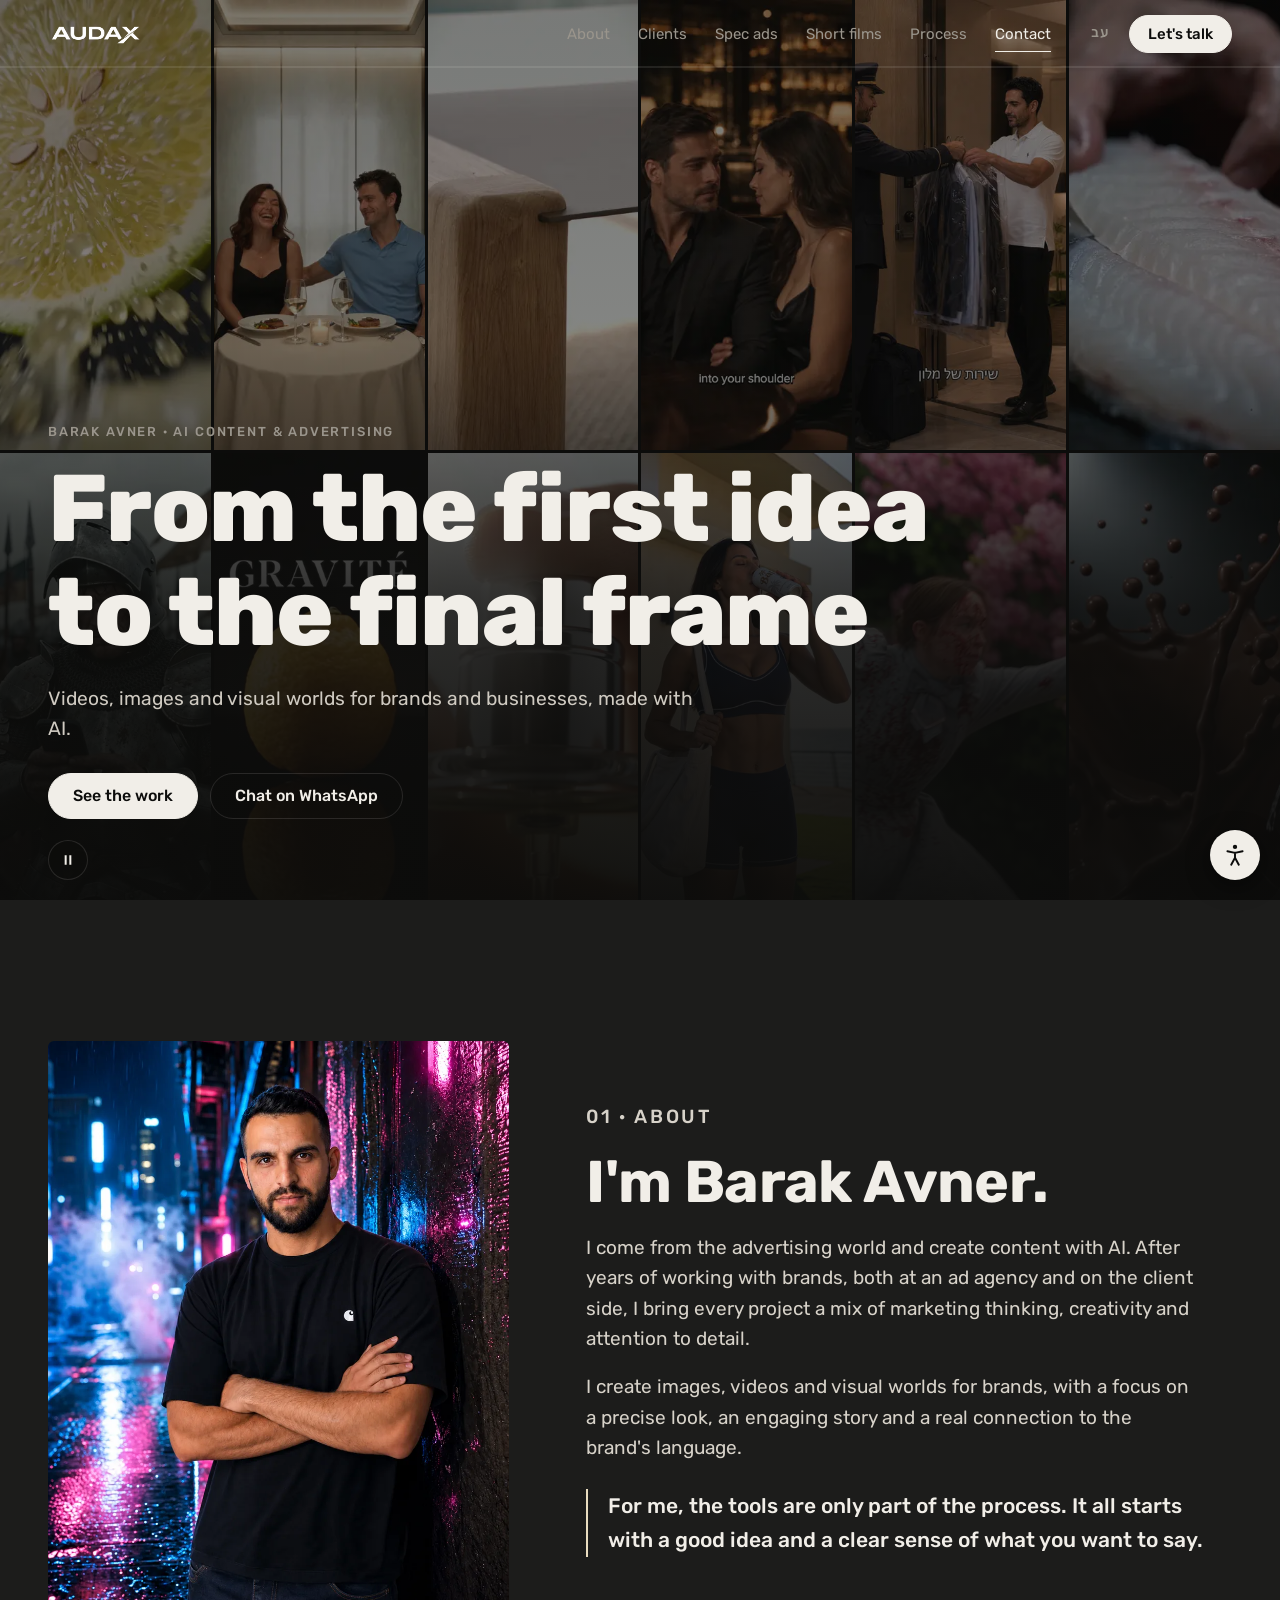
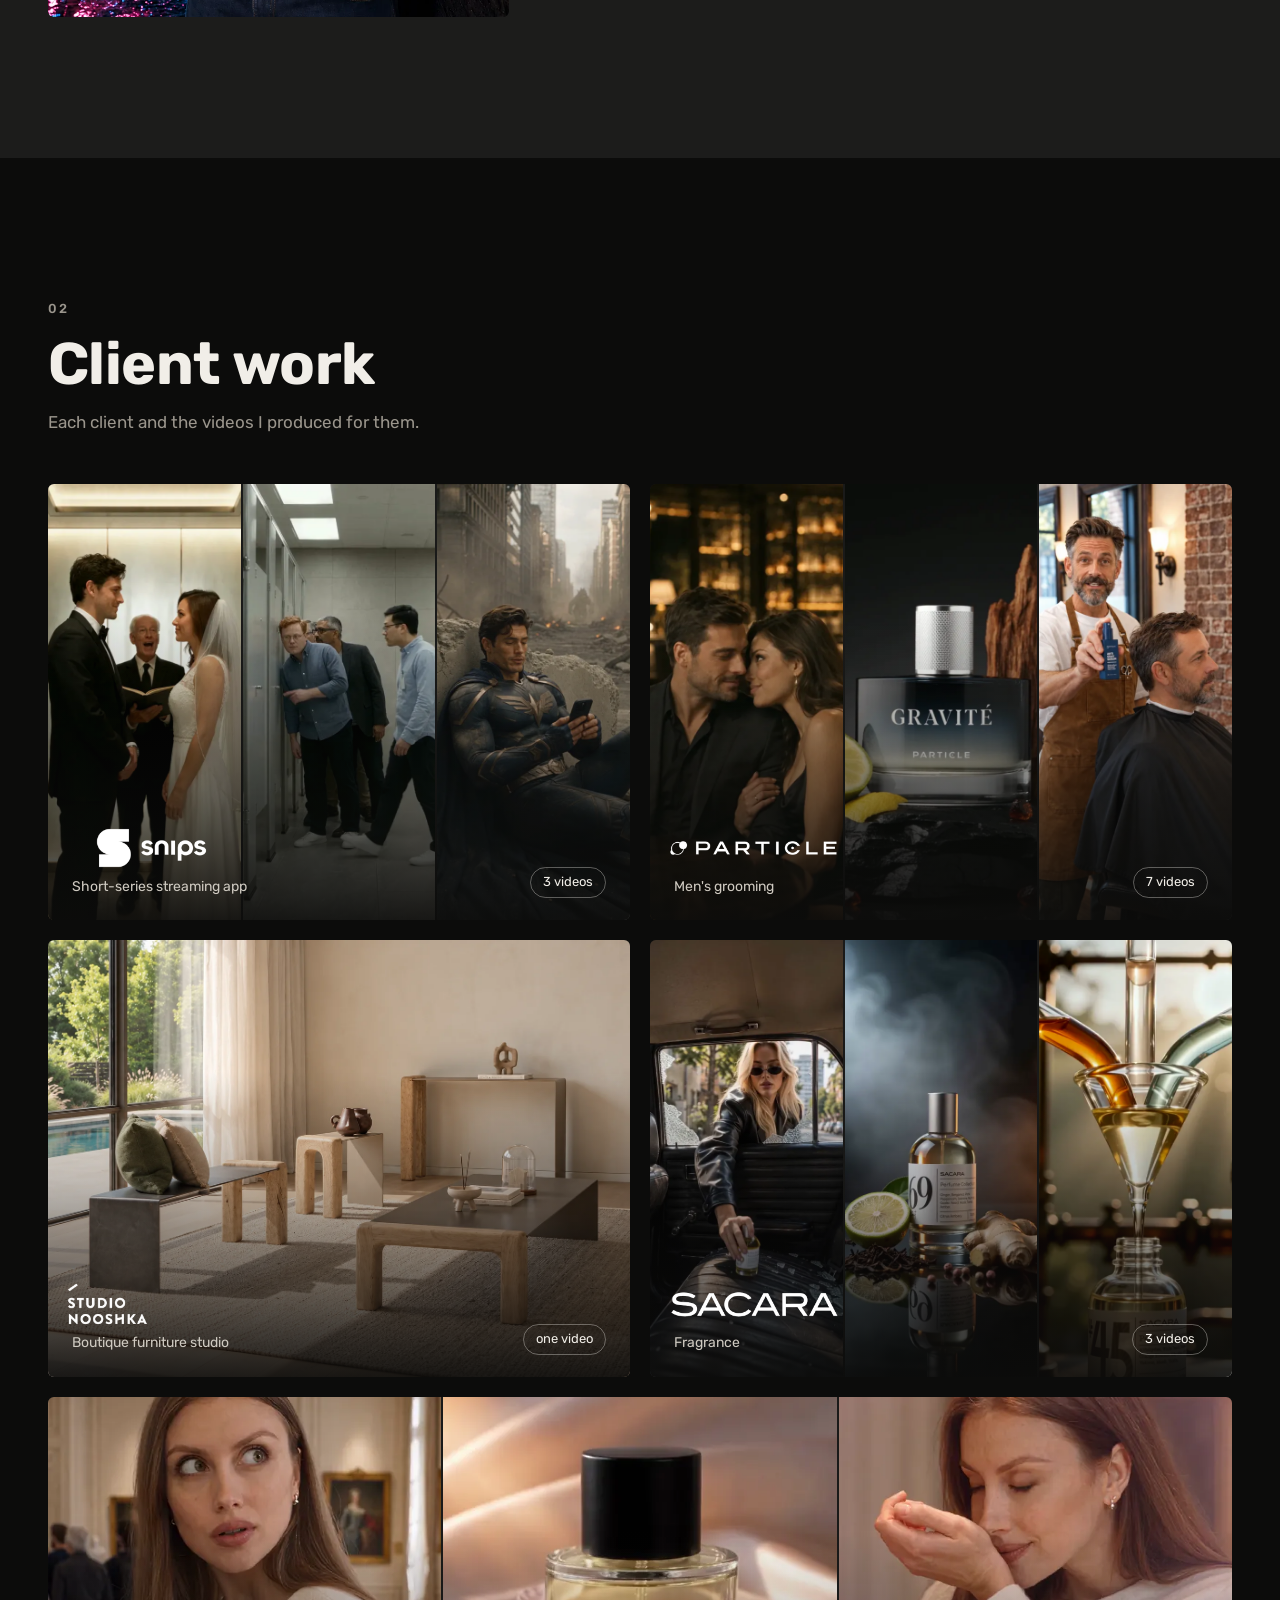
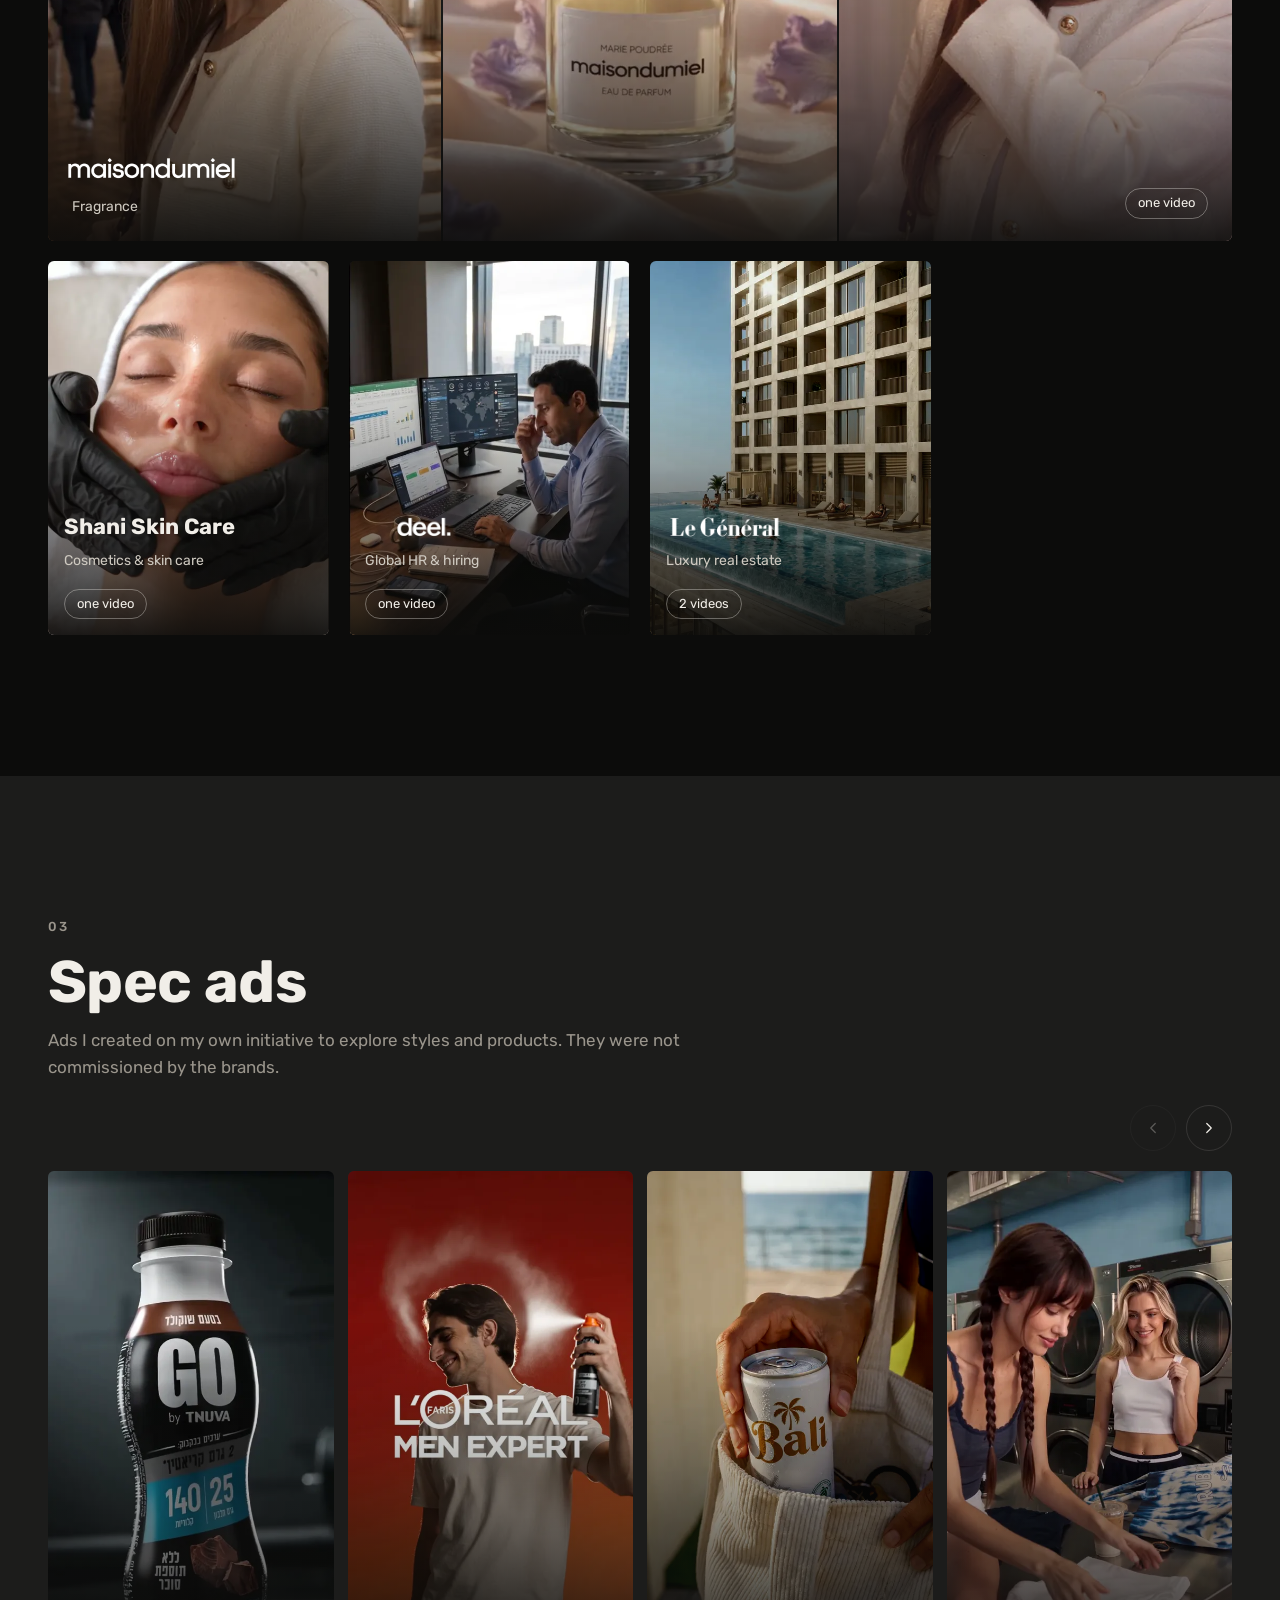
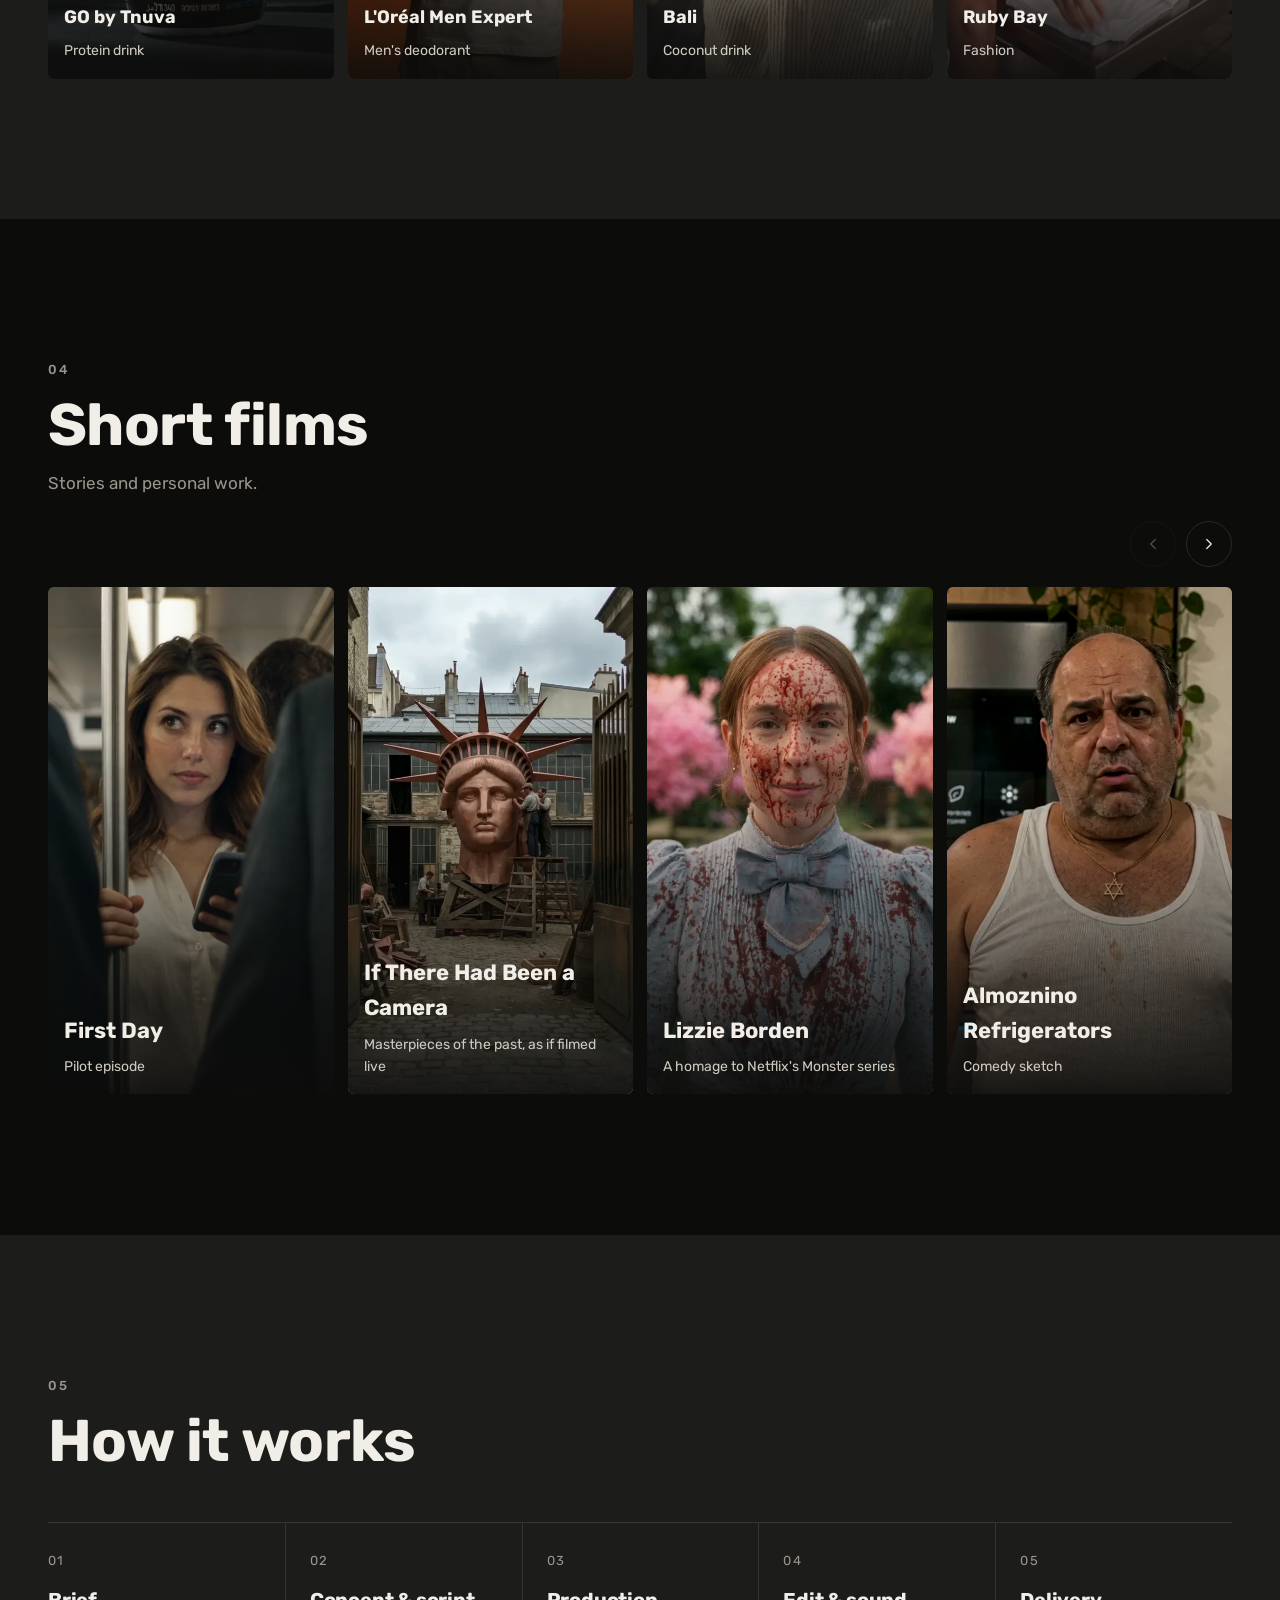
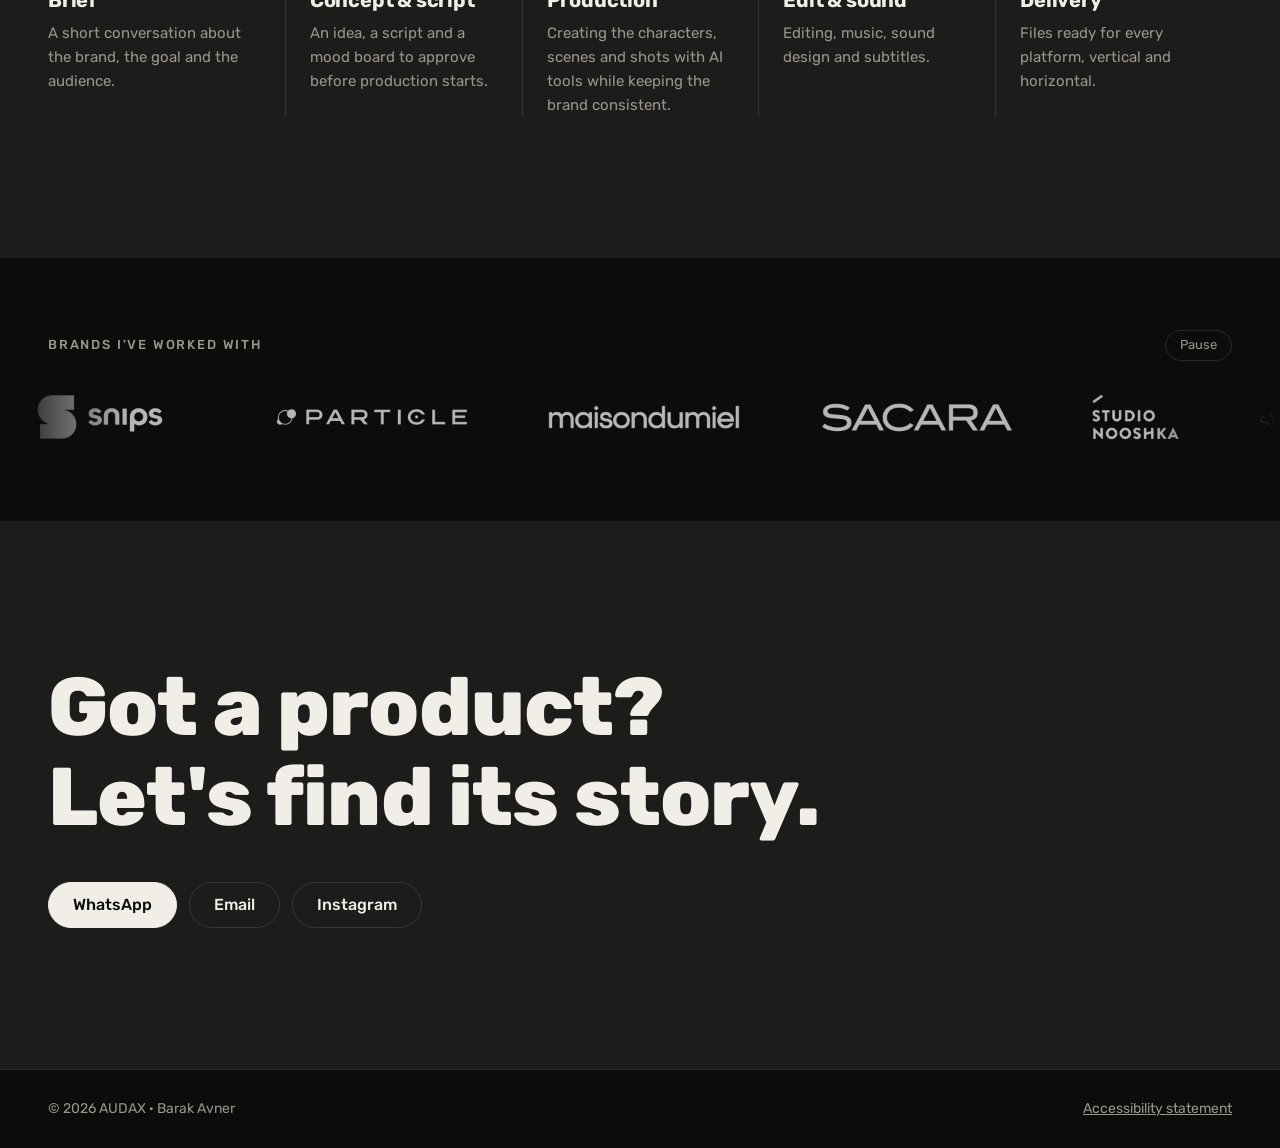
==== commit 1bc27fa9: "Bring back Maison du Miel with Marie Poudree (full-width card), add Shani Skin Care Co-Authored-By: " ====
--- a/en/index.html
+++ b/en/index.html
@@ -5,22 +5,25 @@
   <meta name="viewport" content="width=device-width, initial-scale=1">
   <title>AUDAX · Barak Avner · AI Content & Advertising</title>
   <meta name="description" content="AUDAX, Barak Avner. Videos, images and visual worlds for brands, made with an ad agency mindset.">
-  <meta property="og:title" content="AUDAX · AI Content & Advertising">
+  <meta property="og:title" content="AUDAX | AI Advertising">
   <meta property="og:description" content="Videos, images and visual worlds for brands.">
-  <meta property="og:image" content="../media/posters/sacara-2.webp">
+  <meta property="og:image" content="https://audax-tlv.github.io/media/og.jpg?v=2">
+  <meta property="og:image:width" content="1200">
+  <meta property="og:image:height" content="630">
+  <meta name="twitter:card" content="summary_large_image">
   <meta name="theme-color" content="#0c0c0b">
   <link rel="alternate" hreflang="he" href="../">
   <link rel="preconnect" href="https://fonts.googleapis.com">
   <link rel="preconnect" href="https://fonts.gstatic.com" crossorigin>
   <link href="https://fonts.googleapis.com/css2?family=Rubik:wght@300;400;500;700;800&display=swap" rel="stylesheet">
-  <link rel="stylesheet" href="../assets/css/style.css?v=26">
+  <link rel="stylesheet" href="../assets/css/style.css?v=27">
 </head>
 <body>
   <a class="skip" href="#main">Skip to main content</a>
 
   <header class="site-header" id="top">
     <div class="wrap header-inner">
-      <a class="wordmark" href="#top"><img src="../media/logos/audax.png?v=26" alt="AUDAX, back to top" width="720" height="168"></a>
+      <a class="wordmark" href="#top"><img src="../media/logos/audax.png?v=27" alt="AUDAX, back to top" width="720" height="168"></a>
       <nav class="nav" id="nav" aria-label="Main">
         <a href="#about">About</a>
         <a href="#clients">Clients</a>
@@ -64,7 +67,7 @@
     <section class="section bg-gray" id="about" aria-labelledby="about-h">
       <div class="wrap about">
         <div class="about-photo reveal">
-          <img src="../media/about/barak.webp?v=26" alt="Barak Avner" width="900" height="1200" loading="lazy">
+          <img src="../media/about/barak.webp?v=27" alt="Barak Avner" width="900" height="1200" loading="lazy">
         </div>
         <div class="about-text reveal">
           <p class="eyebrow">01 · About</p>
@@ -191,9 +194,9 @@
     </figure>
   </div>
 
-  <script src="../assets/js/data.js?v=26"></script>
-  <script src="../assets/js/data.en.js?v=26"></script>
-  <script src="../assets/js/main.js?v=26"></script>
-  <script src="../assets/js/a11y.js?v=26"></script>
+  <script src="../assets/js/data.js?v=27"></script>
+  <script src="../assets/js/data.en.js?v=27"></script>
+  <script src="../assets/js/main.js?v=27"></script>
+  <script src="../assets/js/a11y.js?v=27"></script>
 </body>
 </html>
--- a/assets/css/style.css
+++ b/assets/css/style.css
@@ -191,6 +191,8 @@
   aspect-ratio: 4 / 3;
 }
 .client-grid--small .card { aspect-ratio: 3 / 4; }
+/* A big card that takes the whole row (when the big cards don't pair up) */
+.client-grid .card--span { grid-column: 1 / -1; aspect-ratio: 8 / 3; }
 .card-media { position: absolute; inset: 0; display: flex; gap: 2px; }
 .card-media img, .card-media video { flex: 1; min-width: 0; height: 100%; object-fit: cover; transition: transform .9s cubic-bezier(.2,.7,.2,1); }
 .card:hover .card-media img, .card:focus-visible .card-media img { transform: scale(1.035); }
@@ -342,6 +344,7 @@
   .hero-wall { grid-template-columns: repeat(3, 1fr); grid-auto-rows: 50%; }
   .hero-wall .tile:nth-child(n+7) { display: none; }
   .client-grid { grid-template-columns: 1fr; }
+  .client-grid .card--span { aspect-ratio: 4 / 3; }
   .client-grid--small { grid-template-columns: repeat(2, 1fr); }
   .stats ul { grid-template-columns: repeat(3, 1fr); gap: 12px; padding: 40px 0; }
   .stats span { font-size: 13px; }
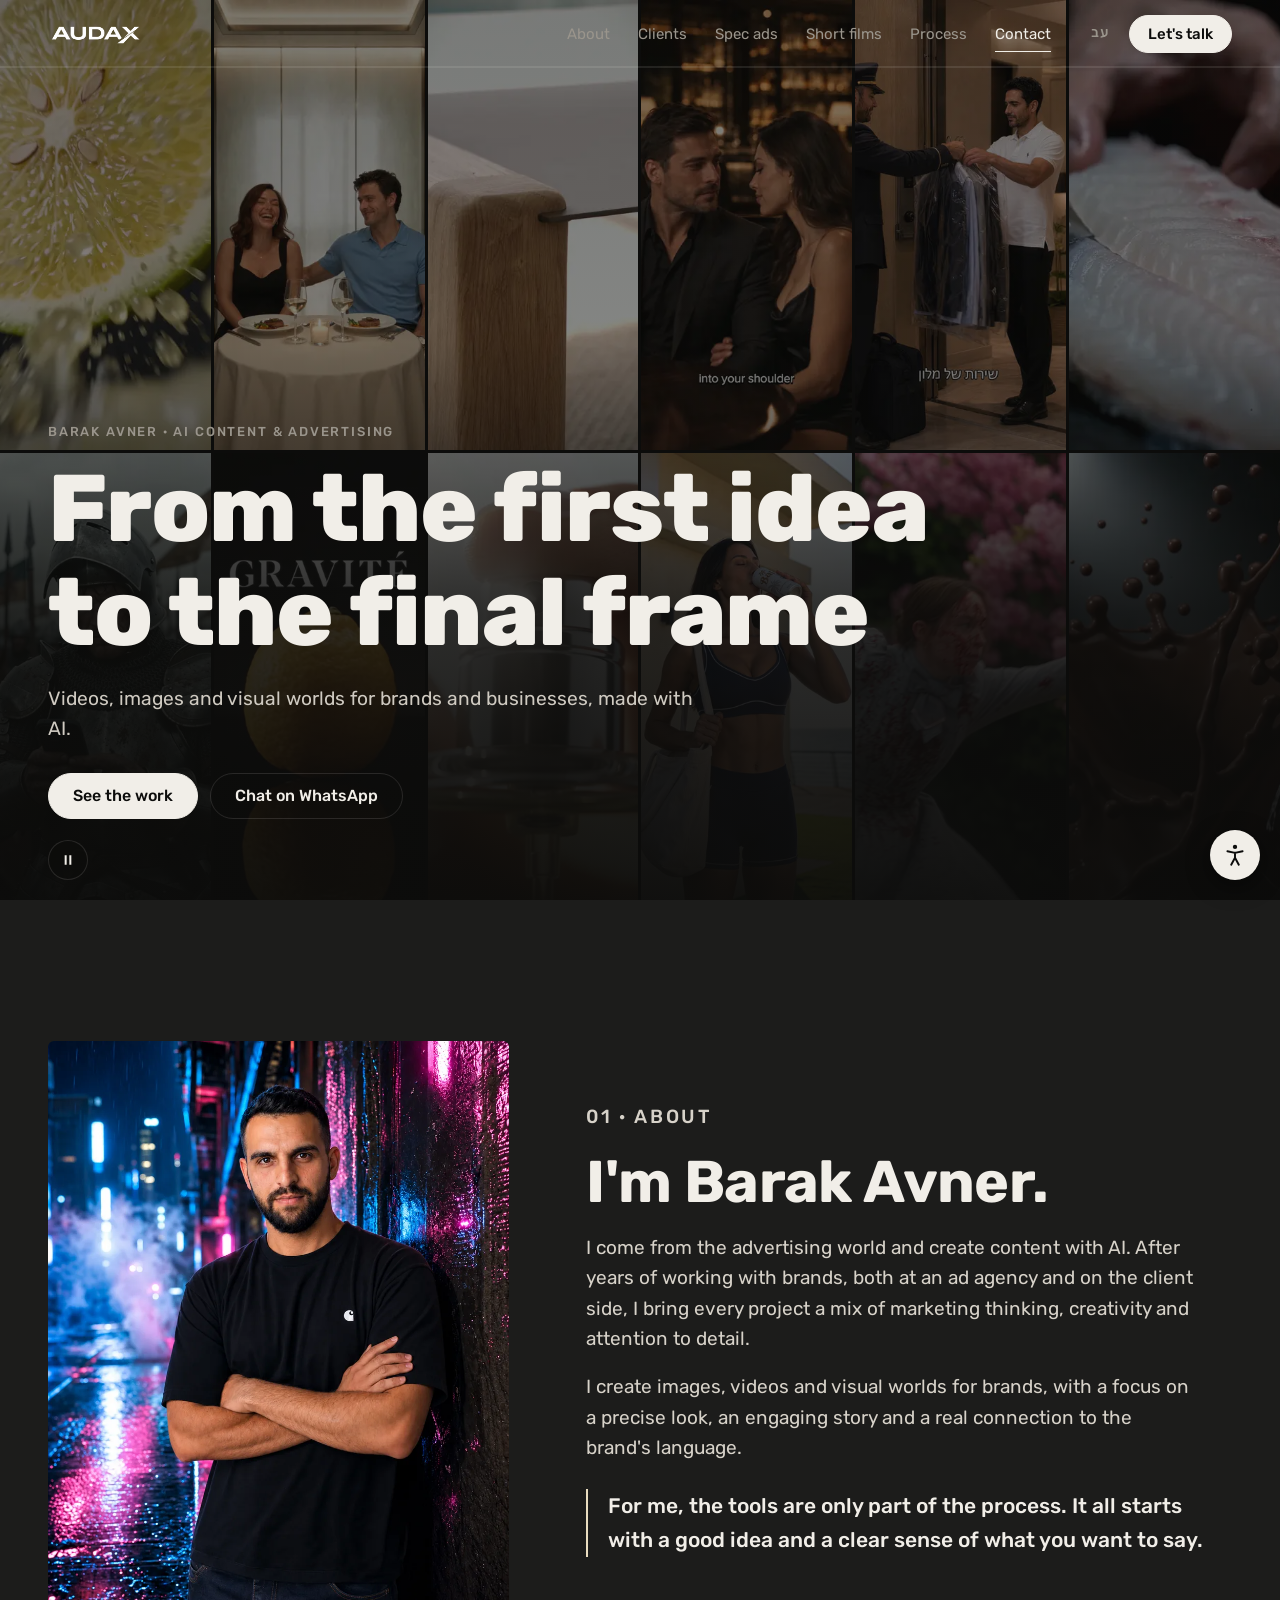
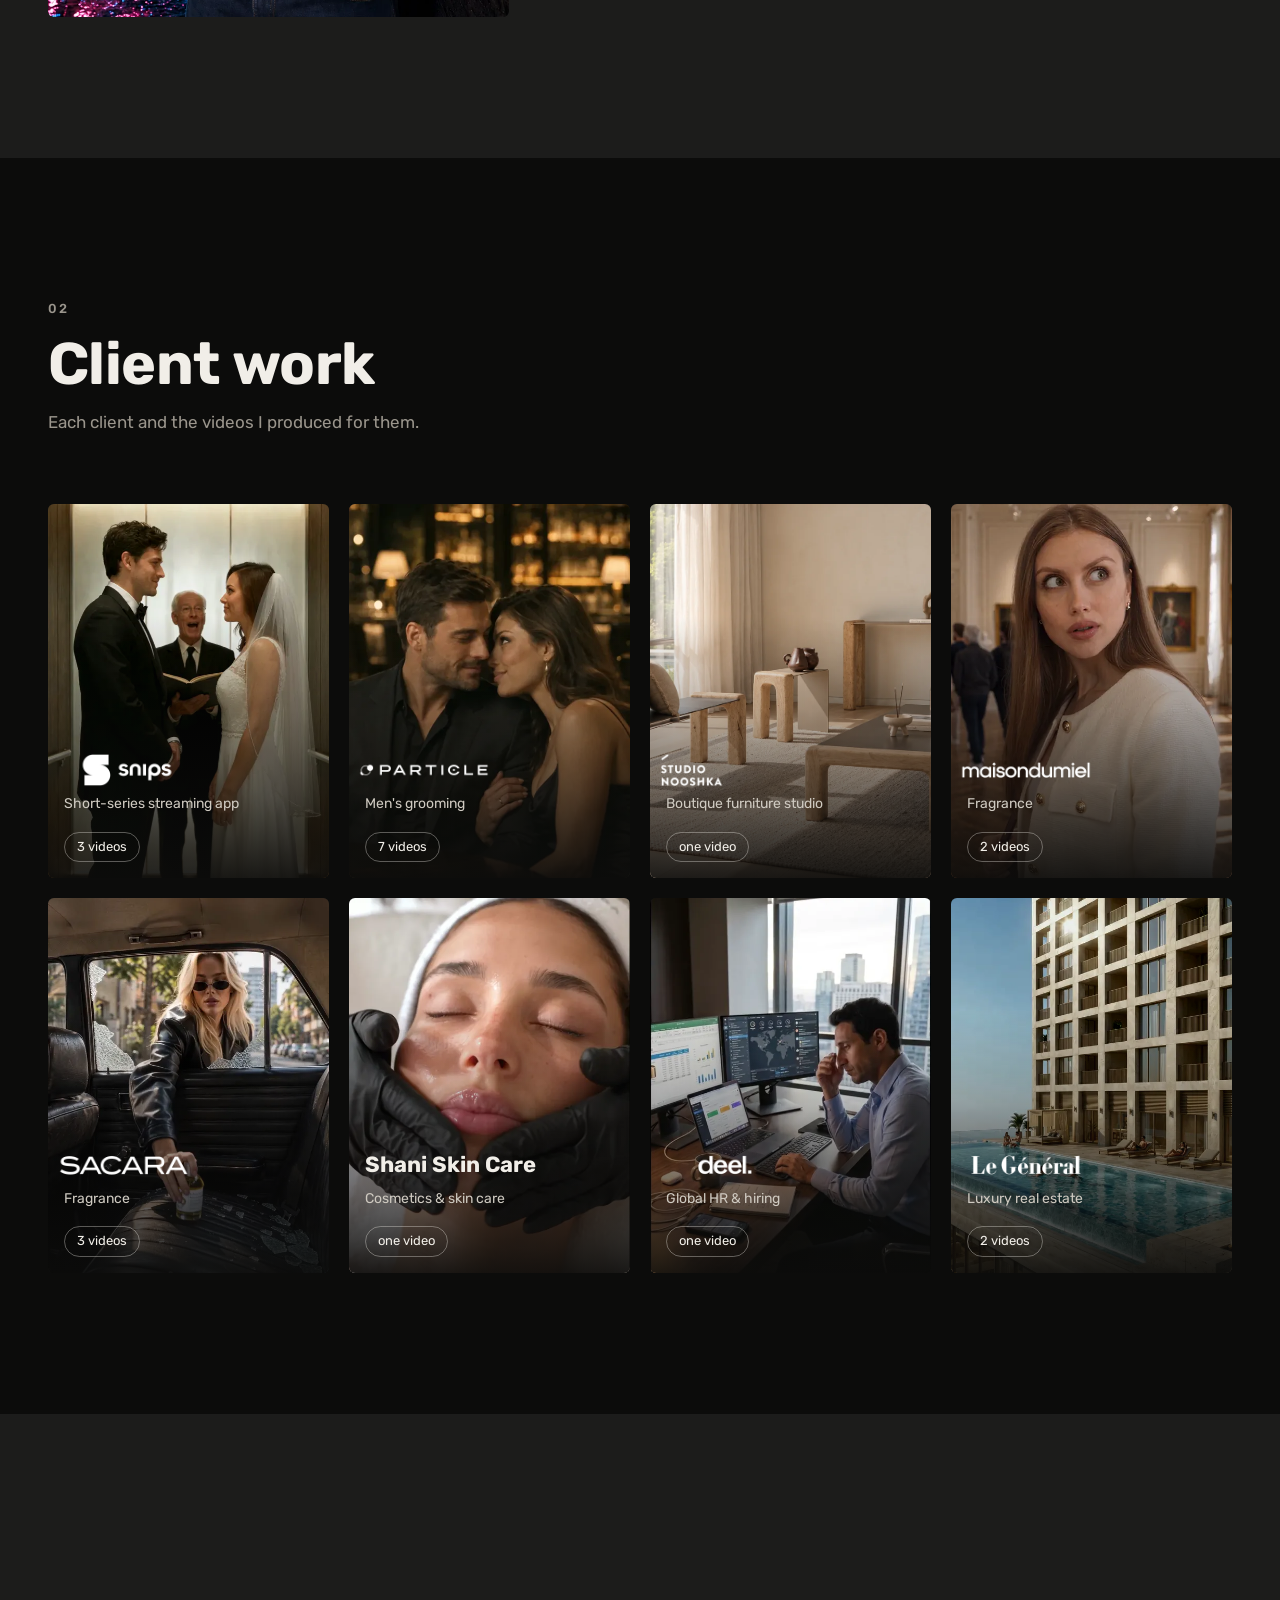
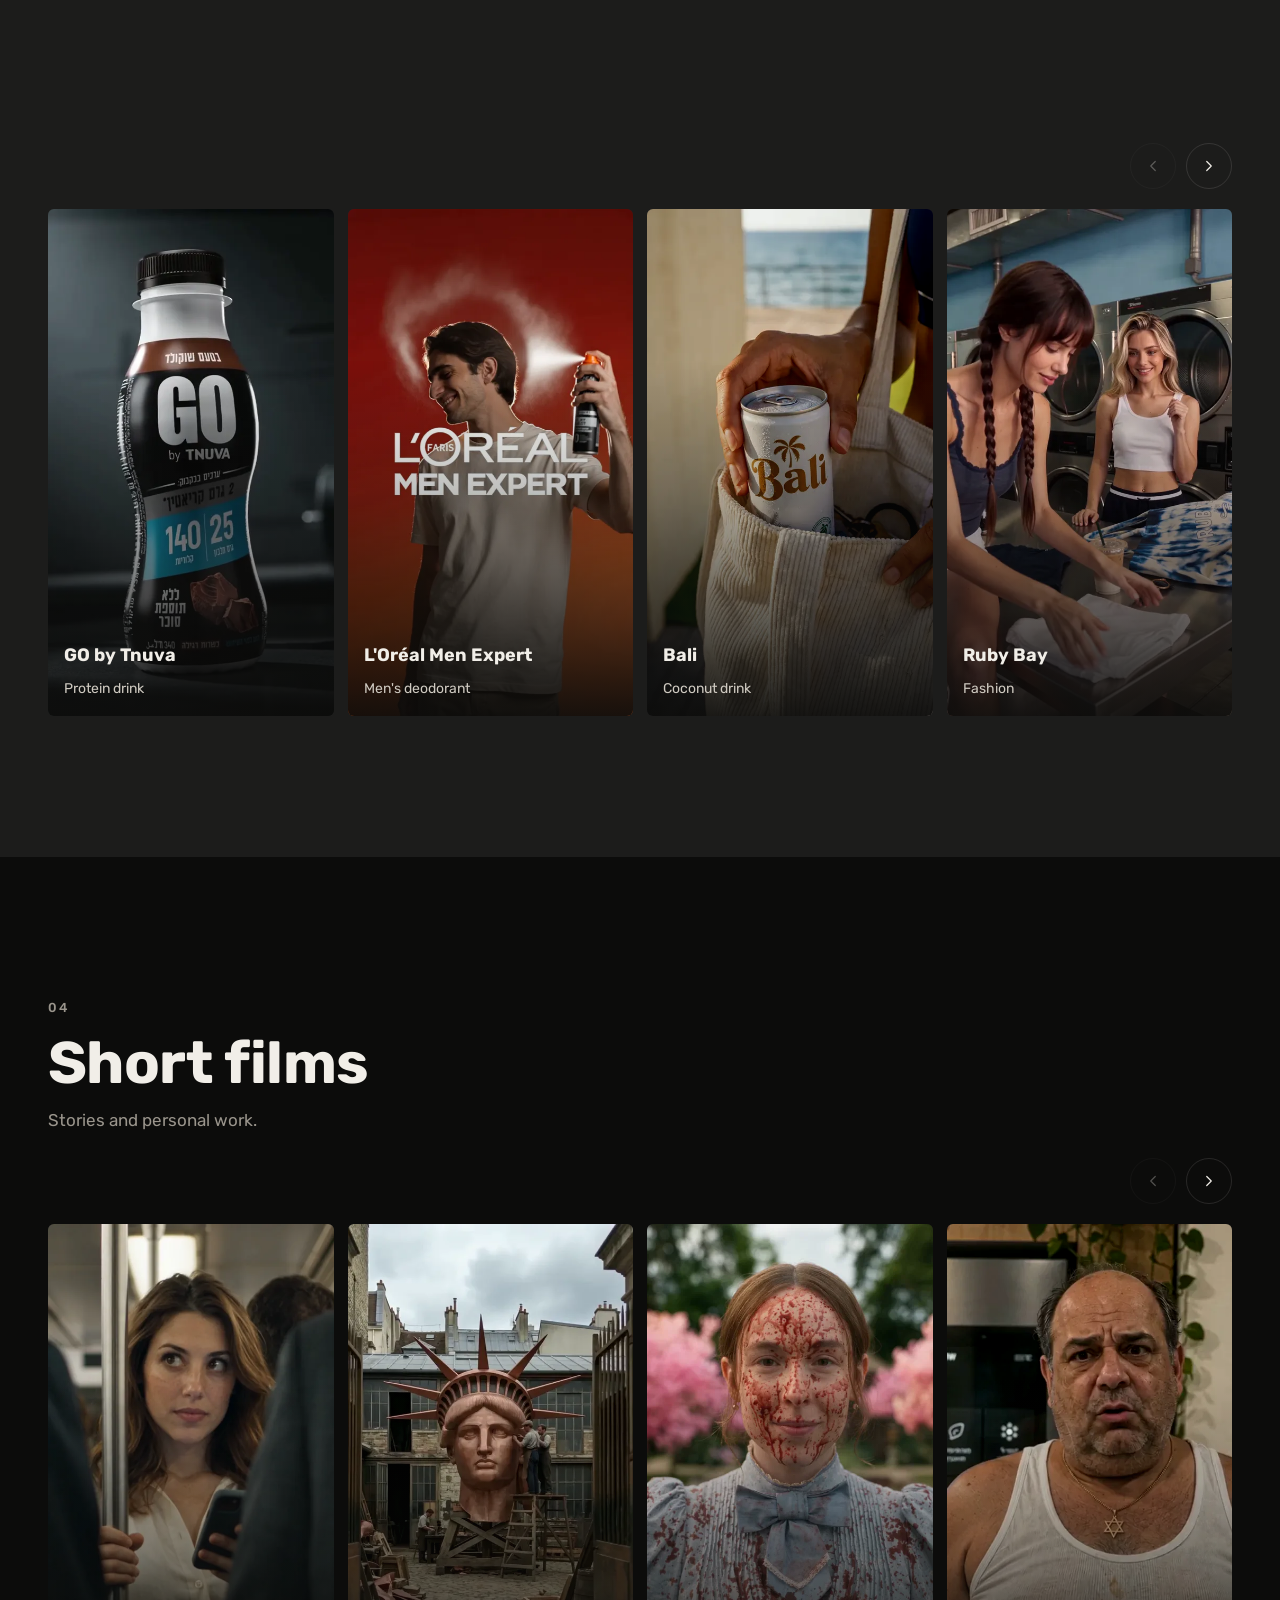
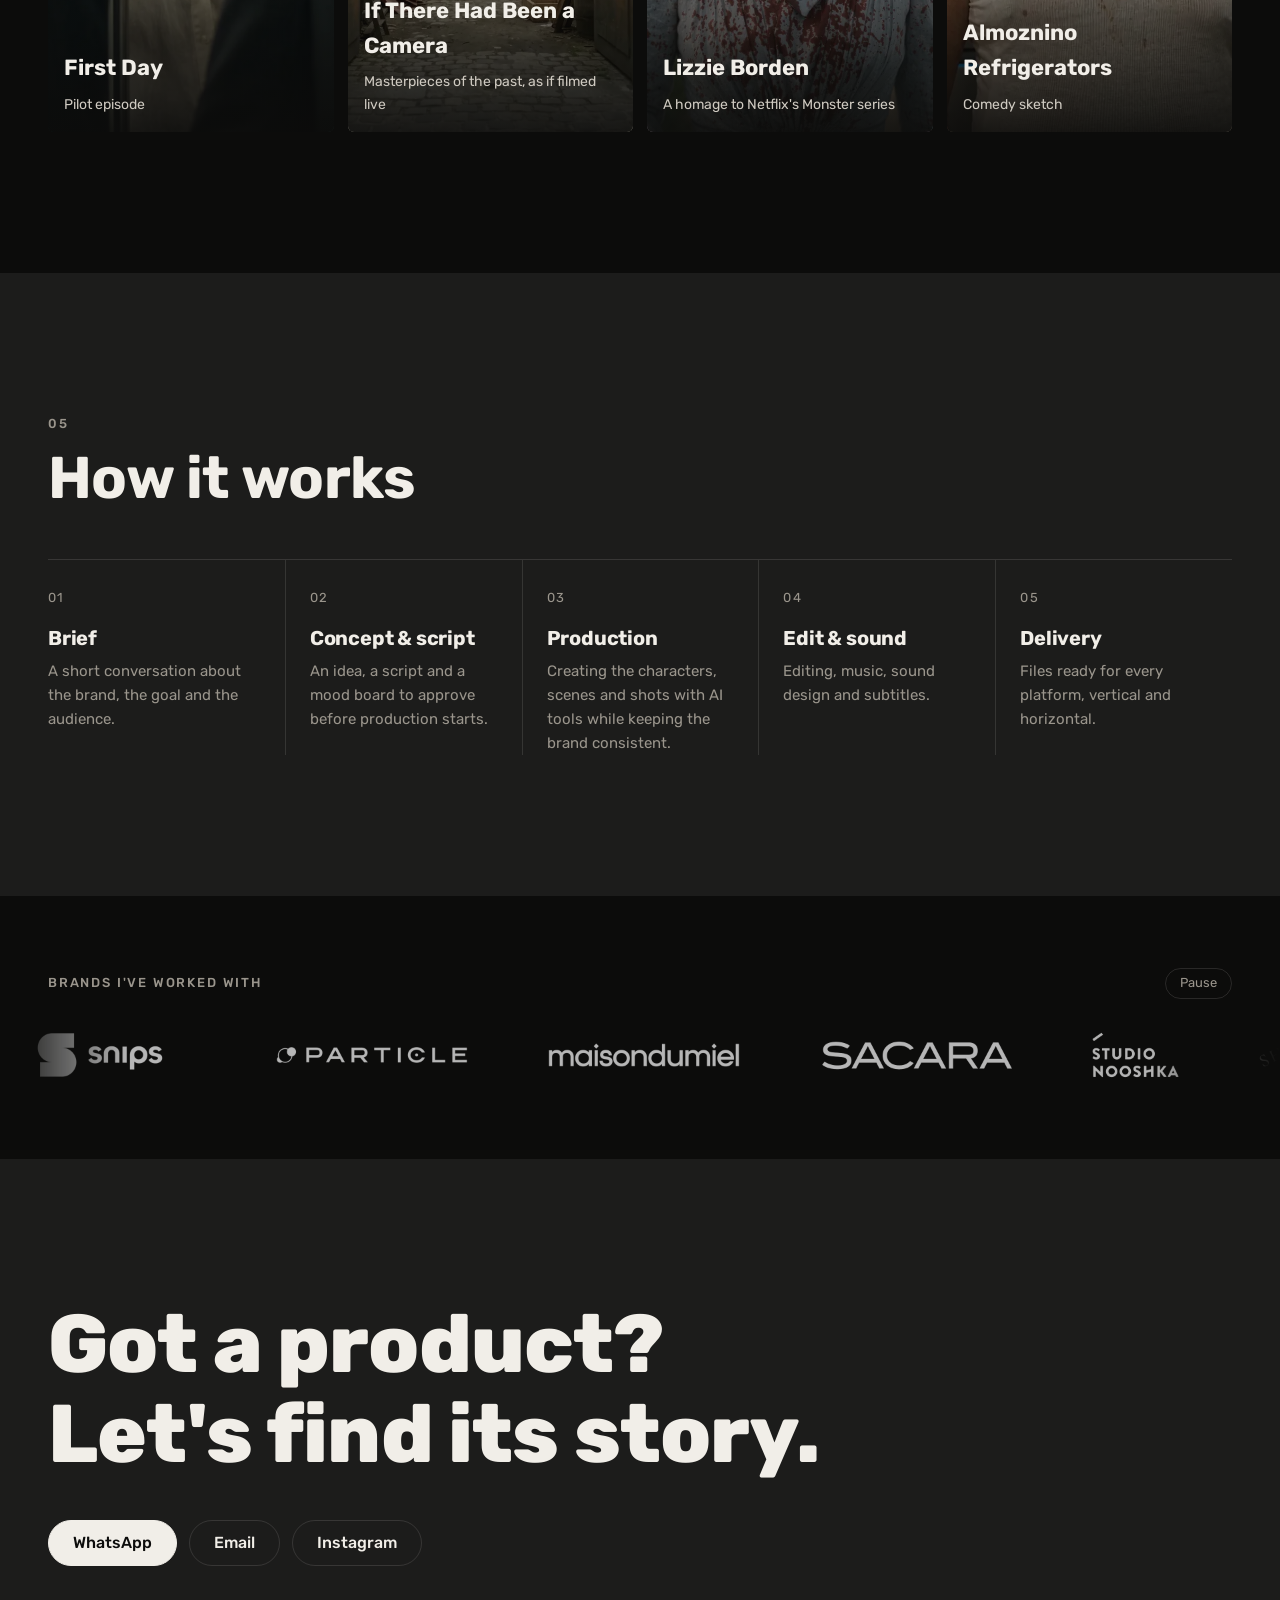
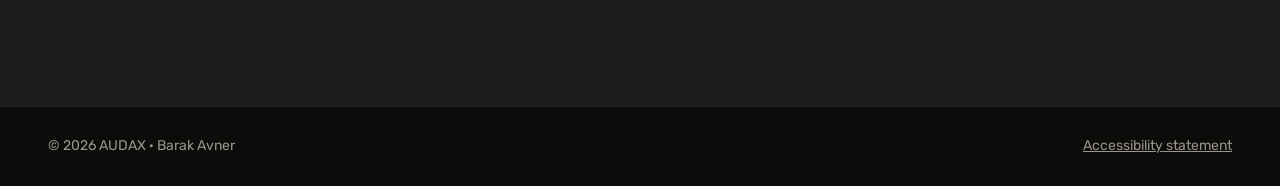
==== commit 878d25f4: "Add Maison du Miel Loi de Newton, all client cards small, reorder Co-Authored-By: Claude Opus 5.5 <n" ====
--- a/en/index.html
+++ b/en/index.html
@@ -16,14 +16,14 @@
   <link rel="preconnect" href="https://fonts.googleapis.com">
   <link rel="preconnect" href="https://fonts.gstatic.com" crossorigin>
   <link href="https://fonts.googleapis.com/css2?family=Rubik:wght@300;400;500;700;800&display=swap" rel="stylesheet">
-  <link rel="stylesheet" href="../assets/css/style.css?v=27">
+  <link rel="stylesheet" href="../assets/css/style.css?v=28">
 </head>
 <body>
   <a class="skip" href="#main">Skip to main content</a>
 
   <header class="site-header" id="top">
     <div class="wrap header-inner">
-      <a class="wordmark" href="#top"><img src="../media/logos/audax.png?v=27" alt="AUDAX, back to top" width="720" height="168"></a>
+      <a class="wordmark" href="#top"><img src="../media/logos/audax.png?v=28" alt="AUDAX, back to top" width="720" height="168"></a>
       <nav class="nav" id="nav" aria-label="Main">
         <a href="#about">About</a>
         <a href="#clients">Clients</a>
@@ -67,7 +67,7 @@
     <section class="section bg-gray" id="about" aria-labelledby="about-h">
       <div class="wrap about">
         <div class="about-photo reveal">
-          <img src="../media/about/barak.webp?v=27" alt="Barak Avner" width="900" height="1200" loading="lazy">
+          <img src="../media/about/barak.webp?v=28" alt="Barak Avner" width="900" height="1200" loading="lazy">
         </div>
         <div class="about-text reveal">
           <p class="eyebrow">01 · About</p>
@@ -194,9 +194,9 @@
     </figure>
   </div>
 
-  <script src="../assets/js/data.js?v=27"></script>
-  <script src="../assets/js/data.en.js?v=27"></script>
-  <script src="../assets/js/main.js?v=27"></script>
-  <script src="../assets/js/a11y.js?v=27"></script>
+  <script src="../assets/js/data.js?v=28"></script>
+  <script src="../assets/js/data.en.js?v=28"></script>
+  <script src="../assets/js/main.js?v=28"></script>
+  <script src="../assets/js/a11y.js?v=28"></script>
 </body>
 </html>
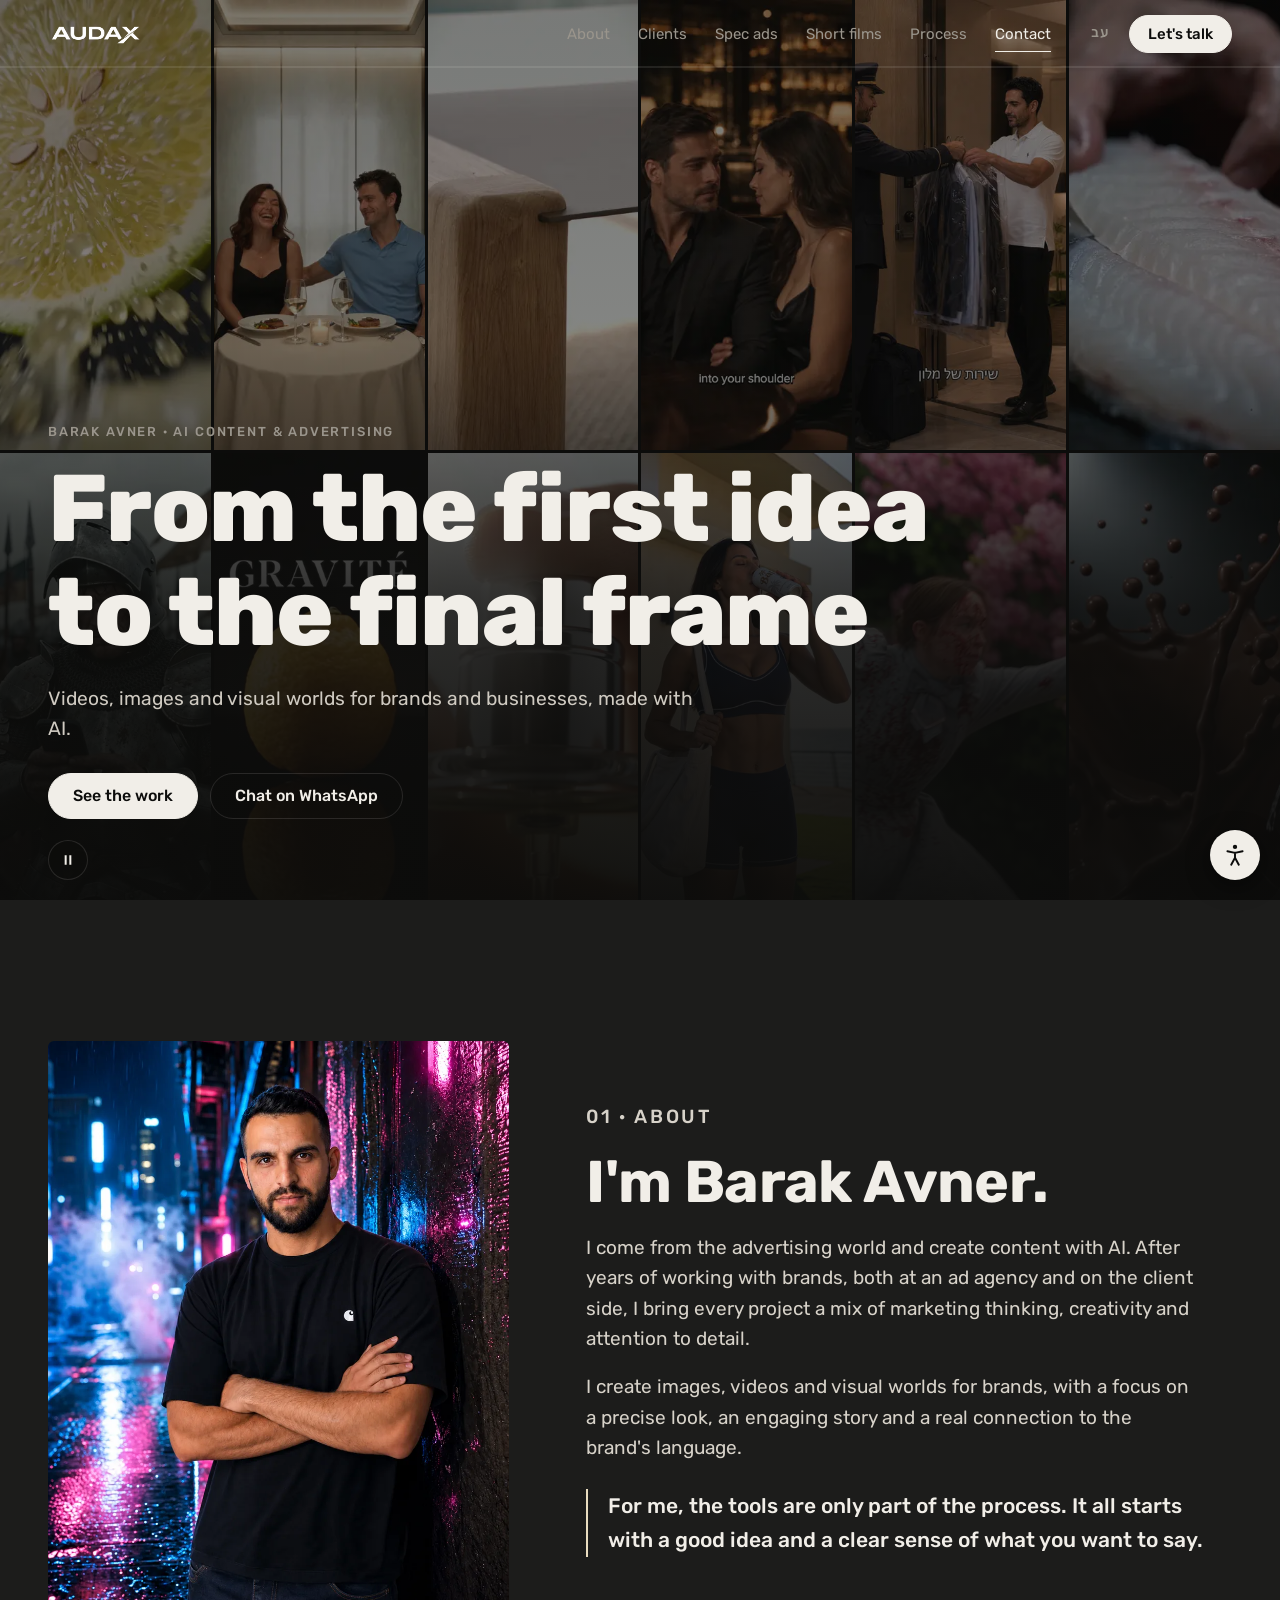
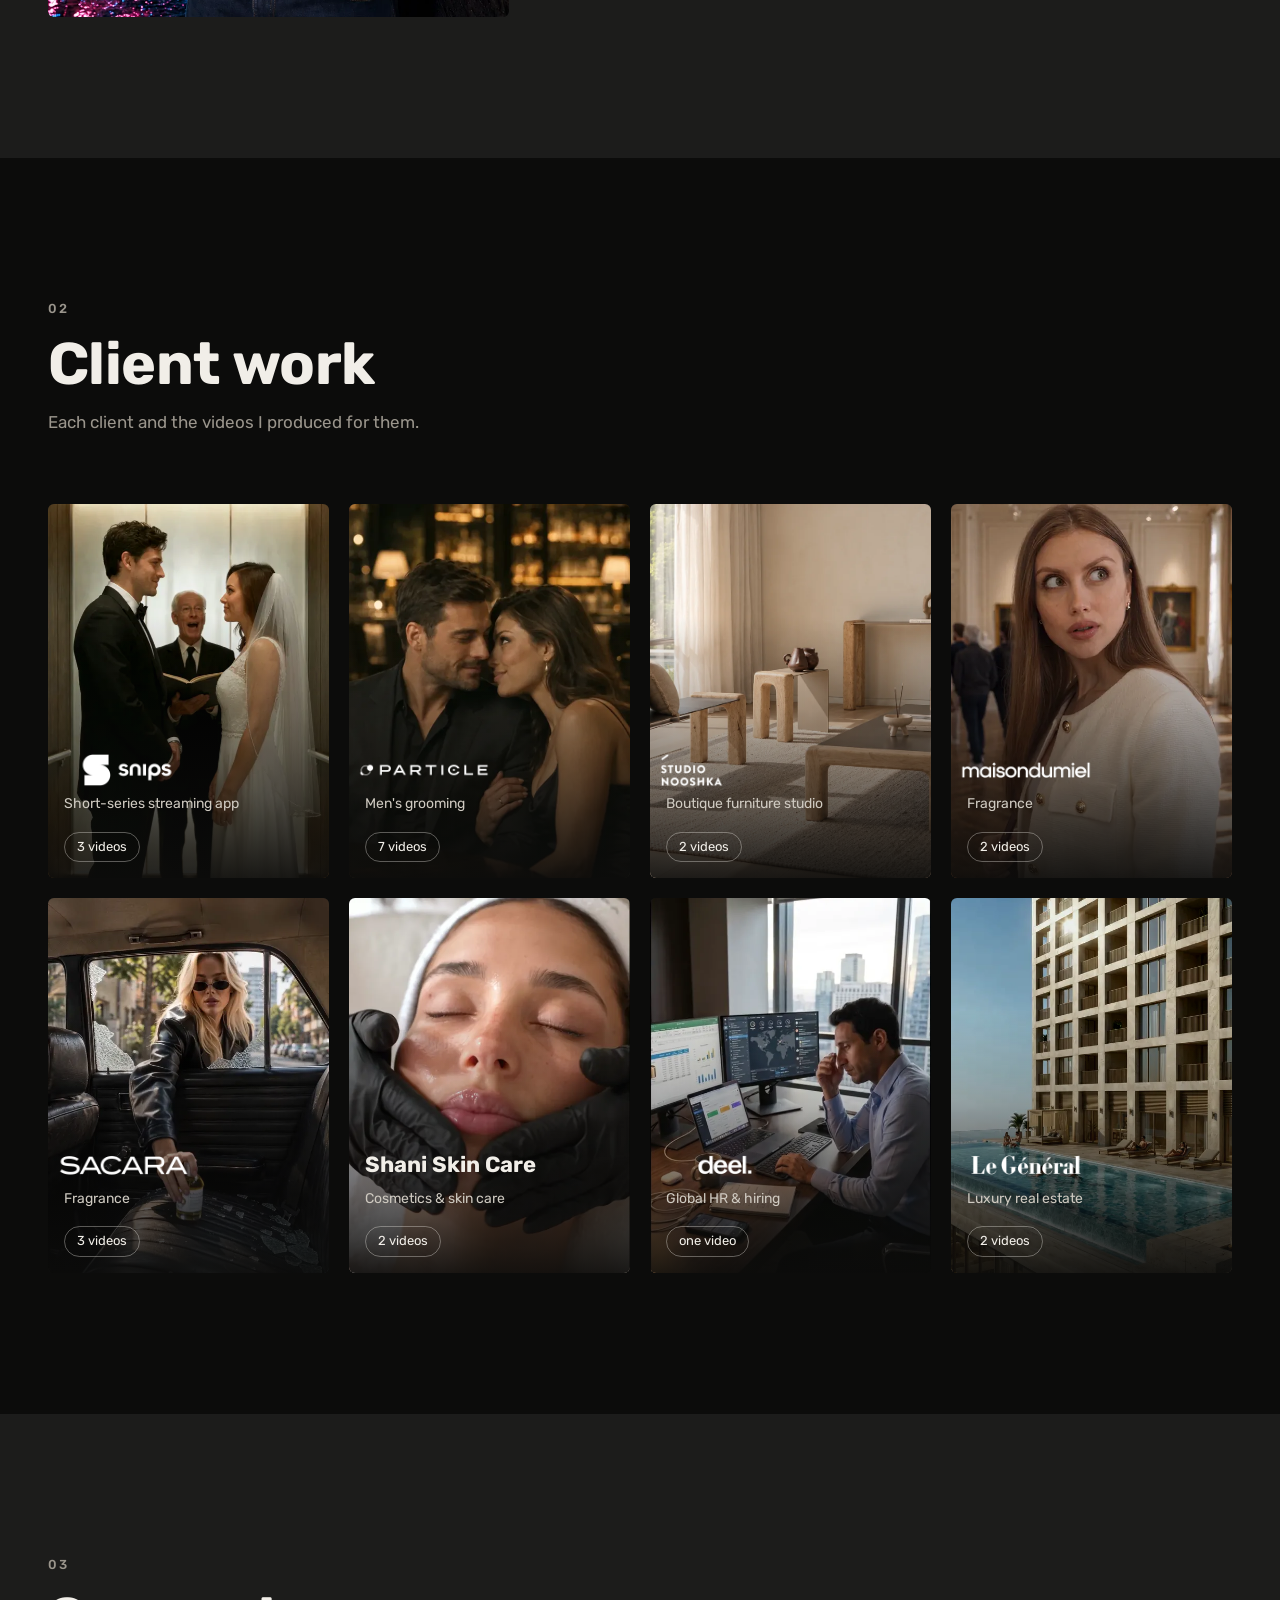
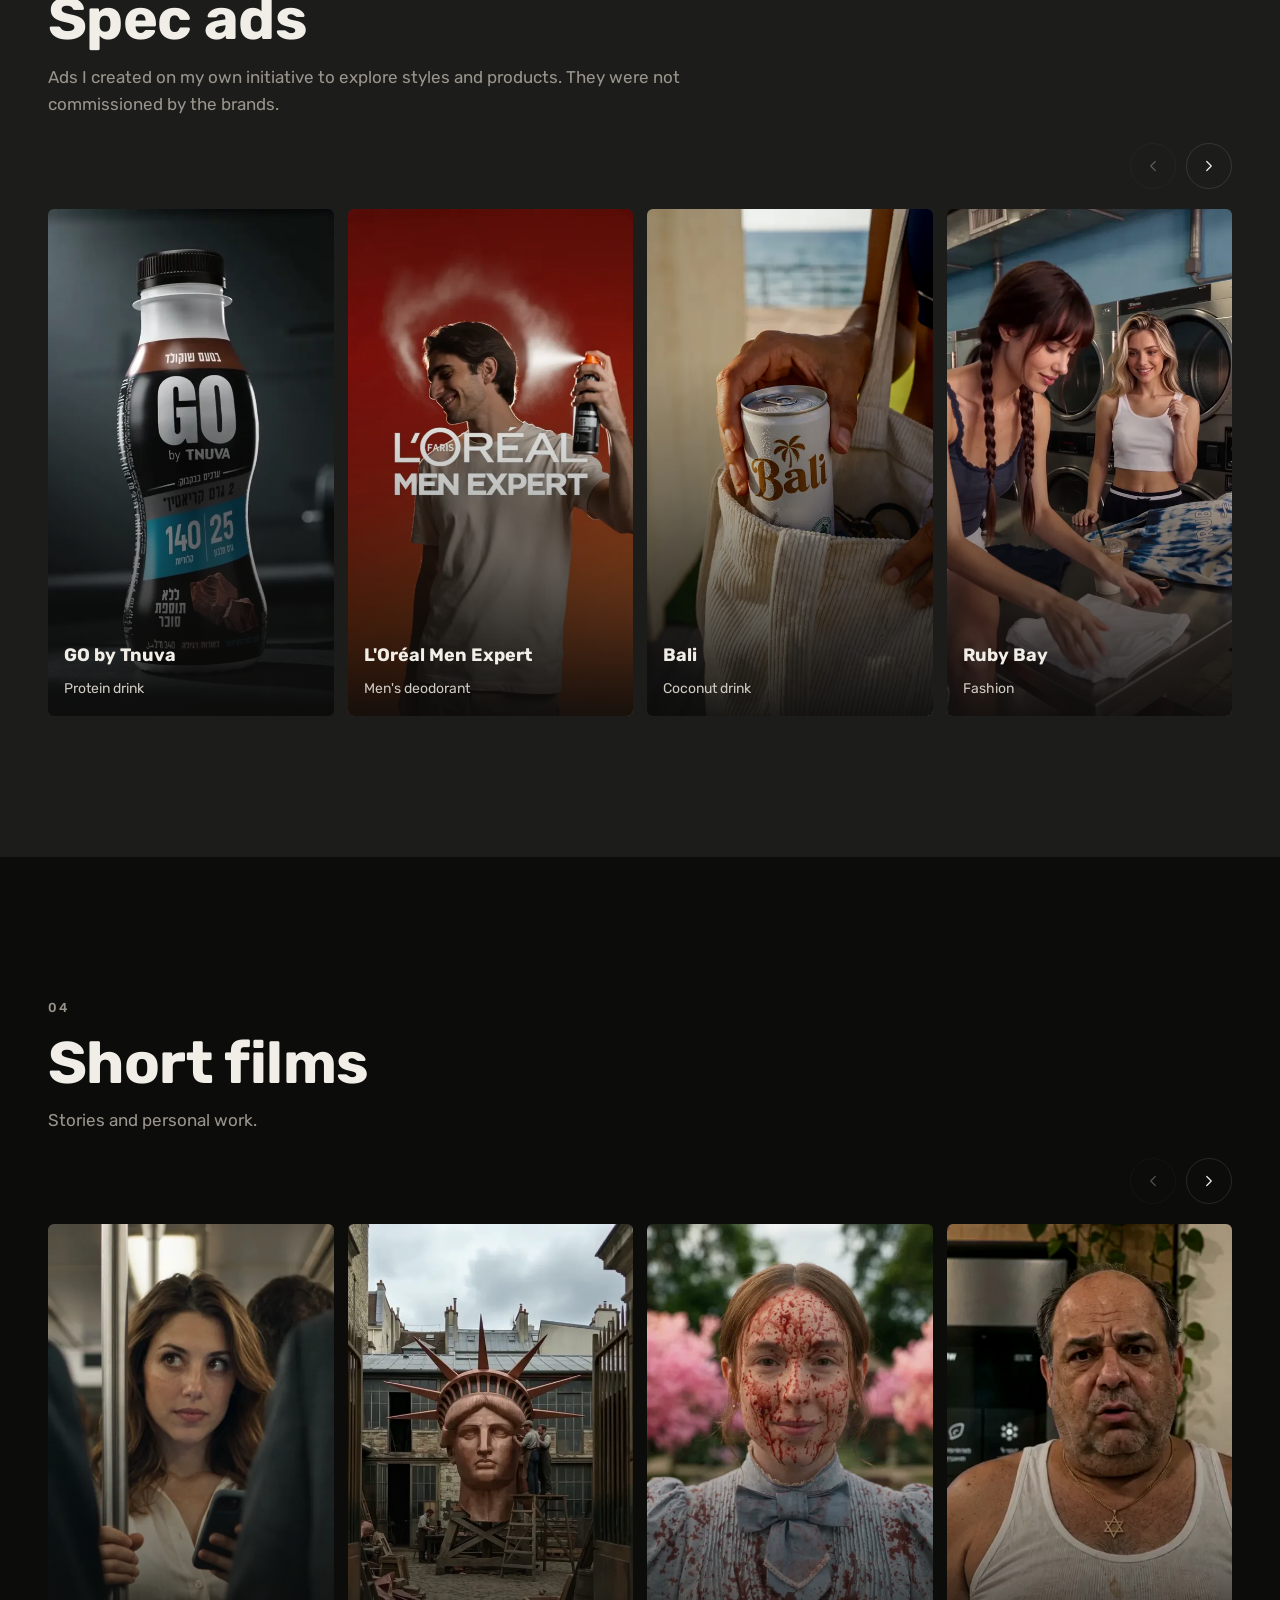
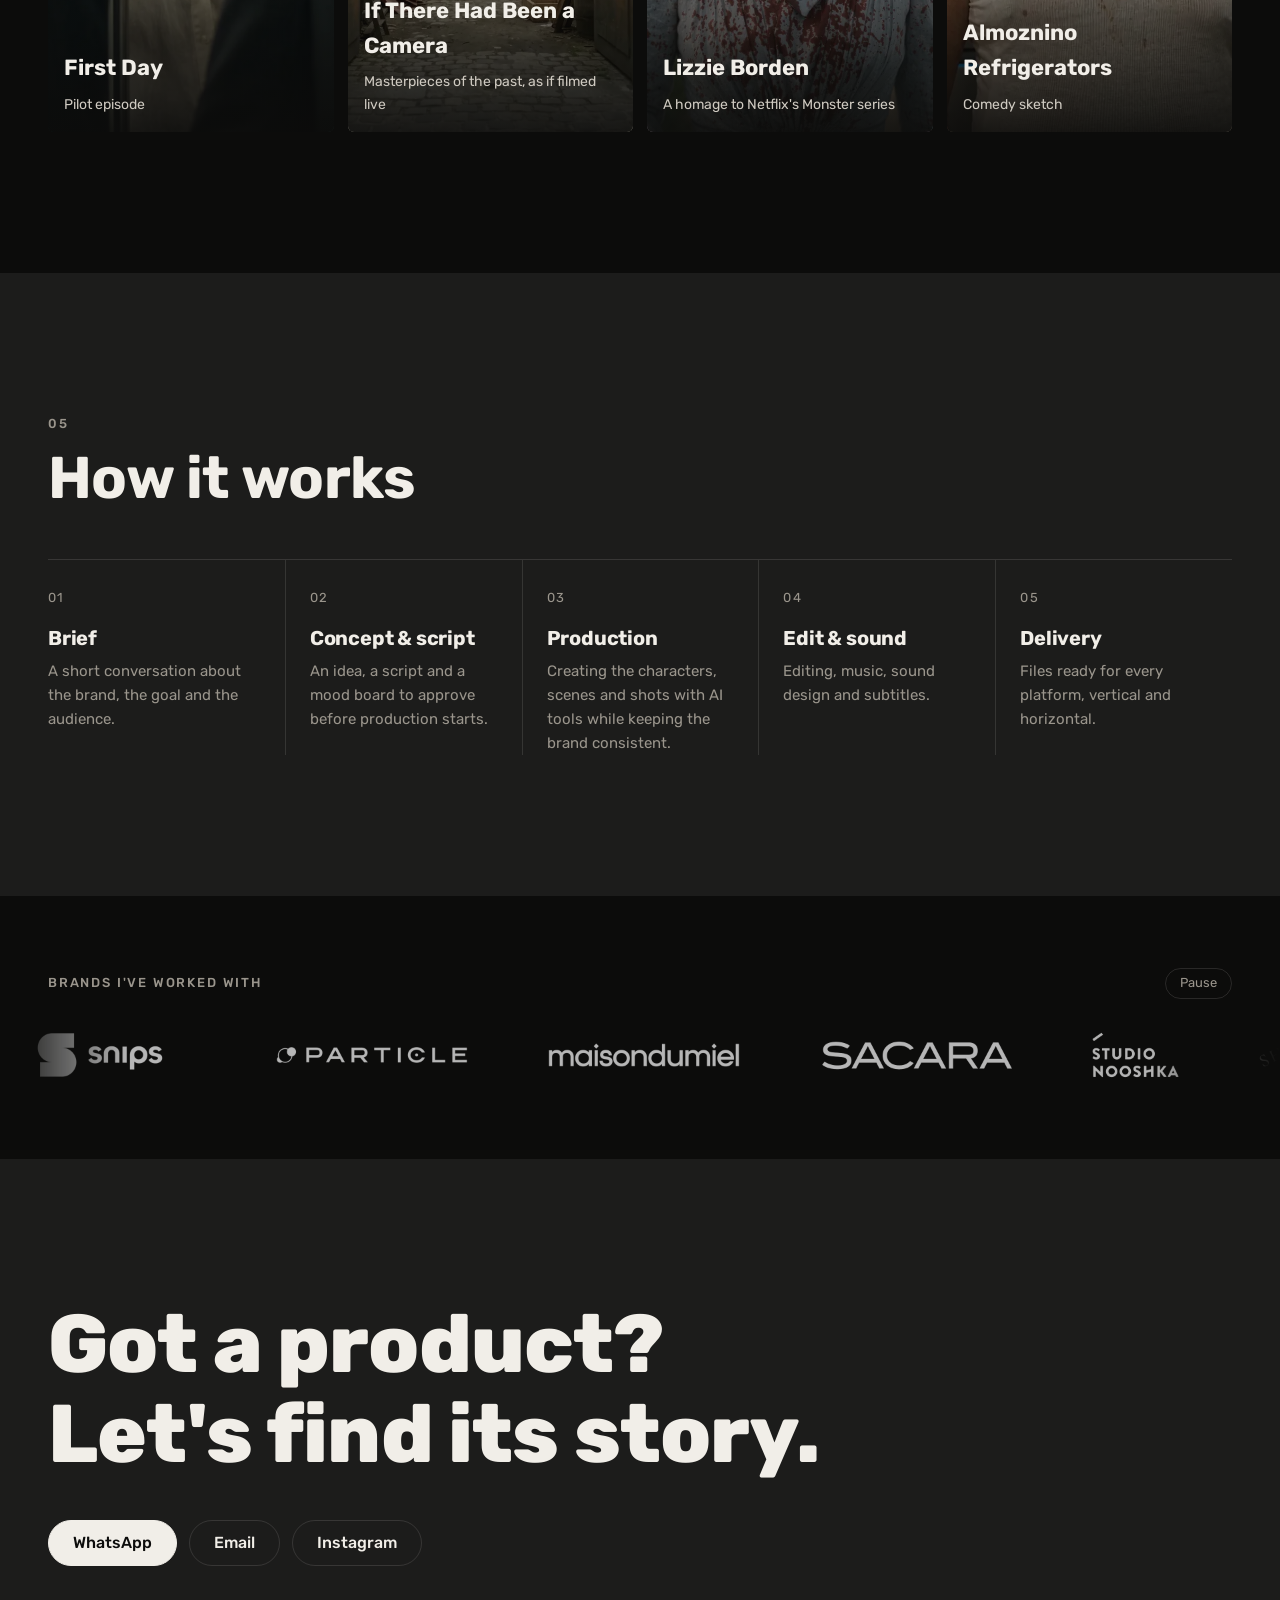
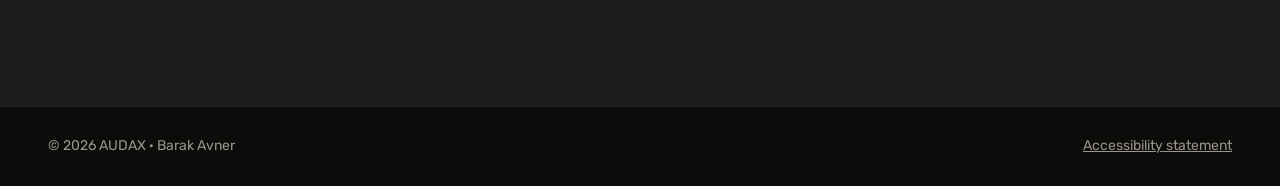
==== commit 1b84cb03: "Add second videos for Studio Nooshka and Shani Skin Care Co-Authored-By: Claude Opus 5.5 <noreply@an" ====
--- a/en/index.html
+++ b/en/index.html
@@ -16,14 +16,14 @@
   <link rel="preconnect" href="https://fonts.googleapis.com">
   <link rel="preconnect" href="https://fonts.gstatic.com" crossorigin>
   <link href="https://fonts.googleapis.com/css2?family=Rubik:wght@300;400;500;700;800&display=swap" rel="stylesheet">
-  <link rel="stylesheet" href="../assets/css/style.css?v=28">
+  <link rel="stylesheet" href="../assets/css/style.css?v=29">
 </head>
 <body>
   <a class="skip" href="#main">Skip to main content</a>
 
   <header class="site-header" id="top">
     <div class="wrap header-inner">
-      <a class="wordmark" href="#top"><img src="../media/logos/audax.png?v=28" alt="AUDAX, back to top" width="720" height="168"></a>
+      <a class="wordmark" href="#top"><img src="../media/logos/audax.png?v=29" alt="AUDAX, back to top" width="720" height="168"></a>
       <nav class="nav" id="nav" aria-label="Main">
         <a href="#about">About</a>
         <a href="#clients">Clients</a>
@@ -67,7 +67,7 @@
     <section class="section bg-gray" id="about" aria-labelledby="about-h">
       <div class="wrap about">
         <div class="about-photo reveal">
-          <img src="../media/about/barak.webp?v=28" alt="Barak Avner" width="900" height="1200" loading="lazy">
+          <img src="../media/about/barak.webp?v=29" alt="Barak Avner" width="900" height="1200" loading="lazy">
         </div>
         <div class="about-text reveal">
           <p class="eyebrow">01 · About</p>
@@ -194,9 +194,9 @@
     </figure>
   </div>
 
-  <script src="../assets/js/data.js?v=28"></script>
-  <script src="../assets/js/data.en.js?v=28"></script>
-  <script src="../assets/js/main.js?v=28"></script>
-  <script src="../assets/js/a11y.js?v=28"></script>
+  <script src="../assets/js/data.js?v=29"></script>
+  <script src="../assets/js/data.en.js?v=29"></script>
+  <script src="../assets/js/main.js?v=29"></script>
+  <script src="../assets/js/a11y.js?v=29"></script>
 </body>
 </html>
